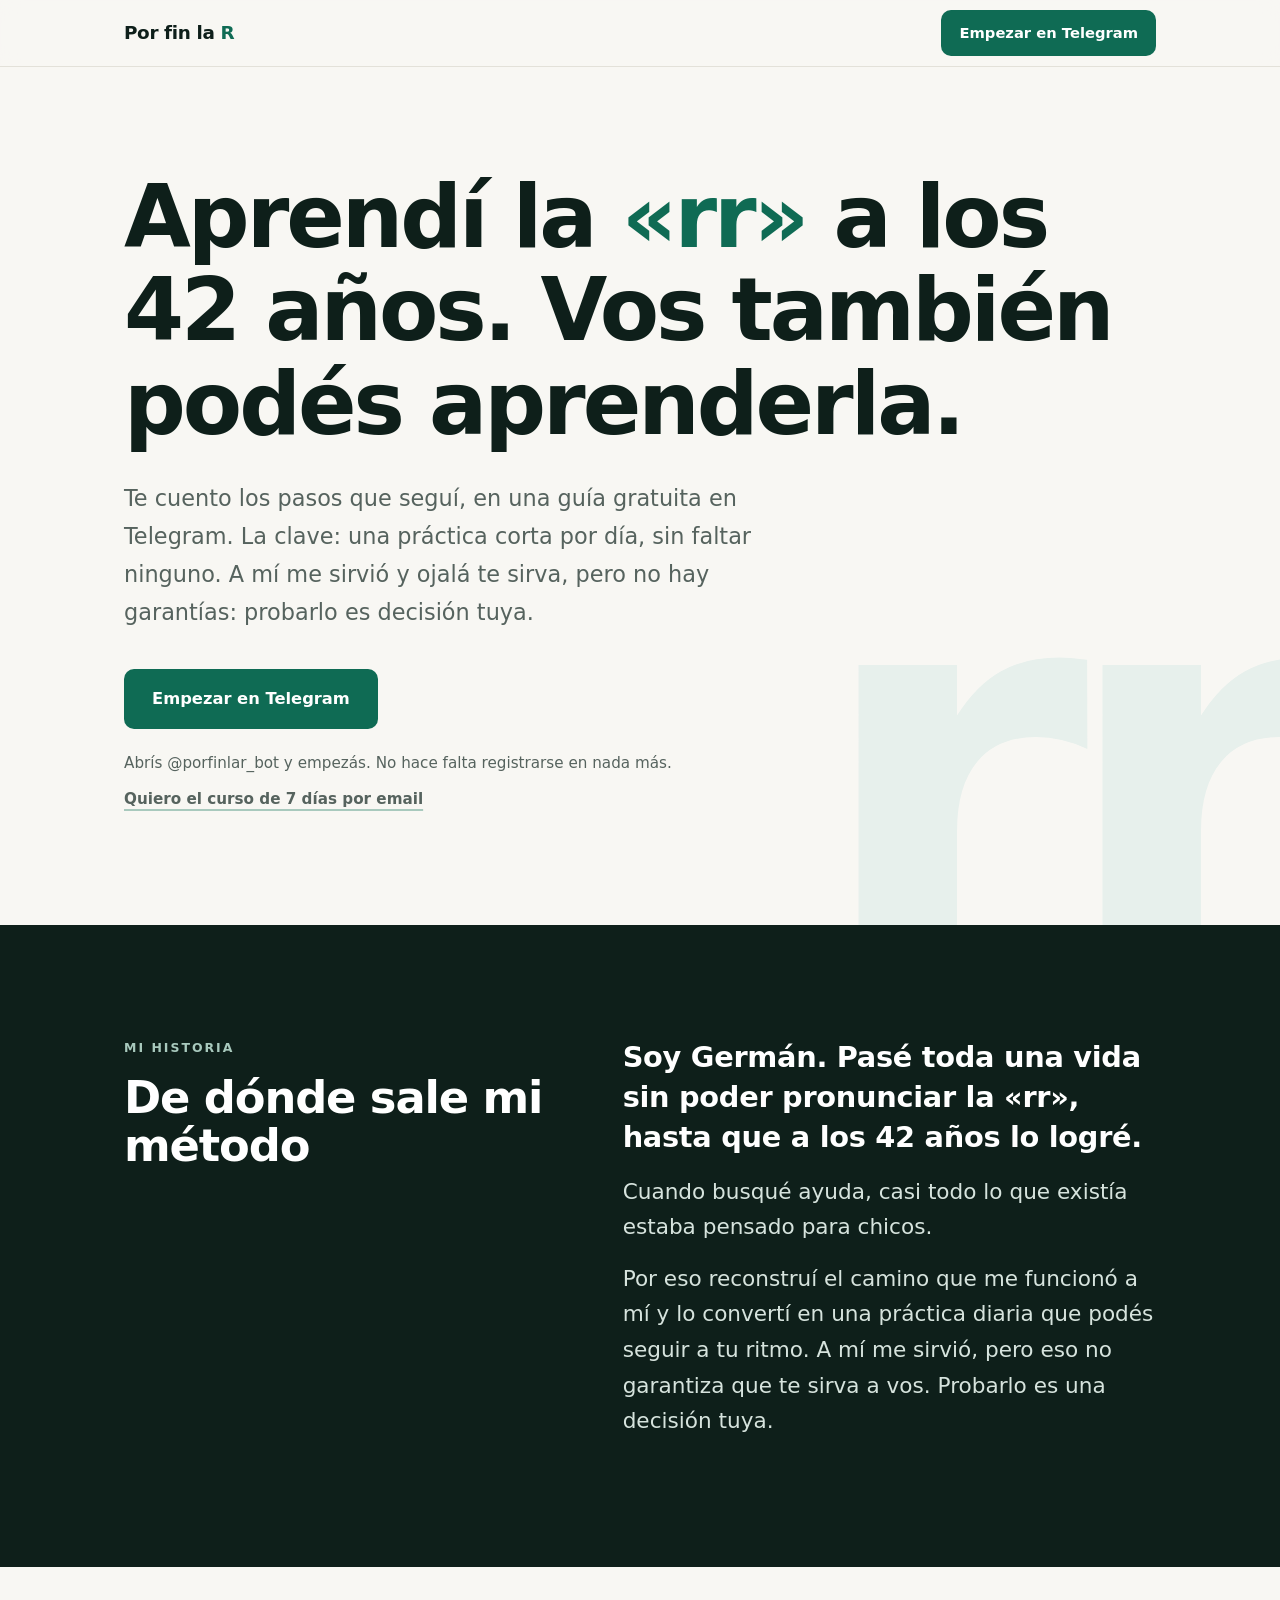
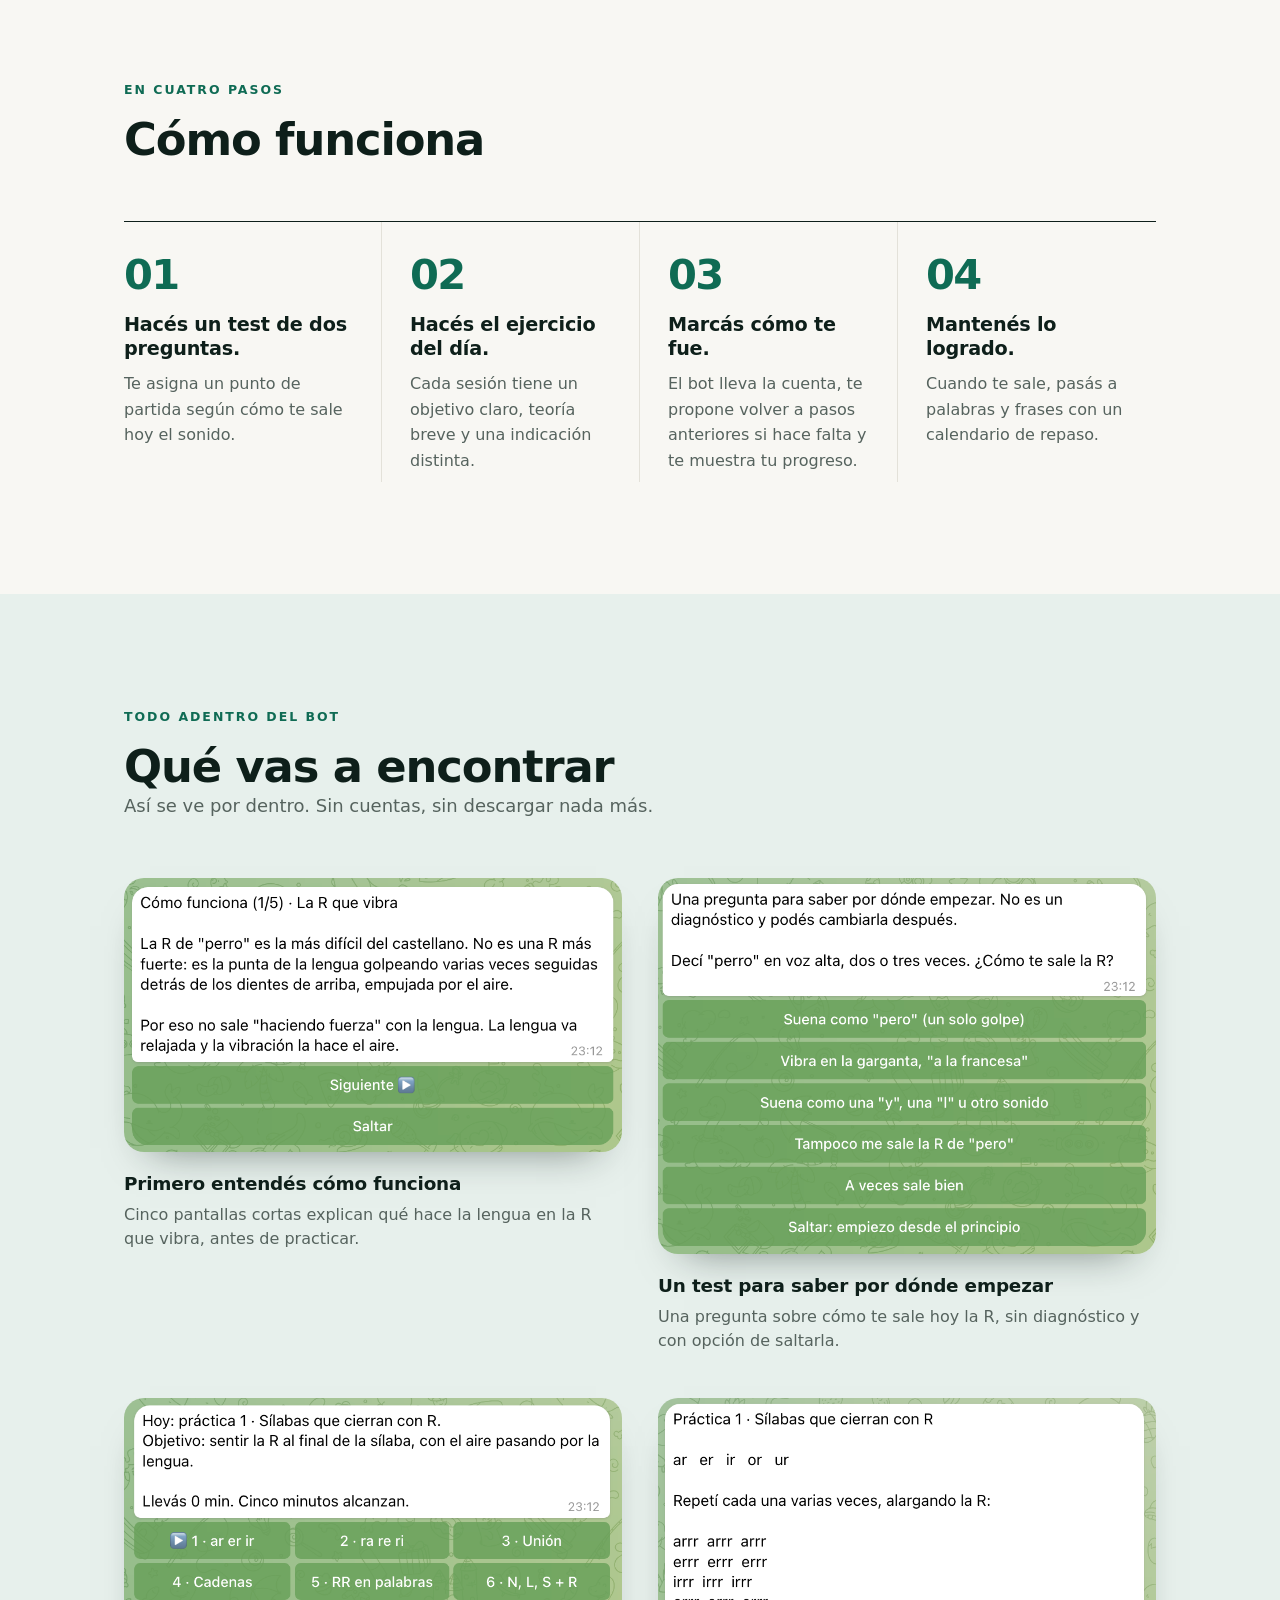
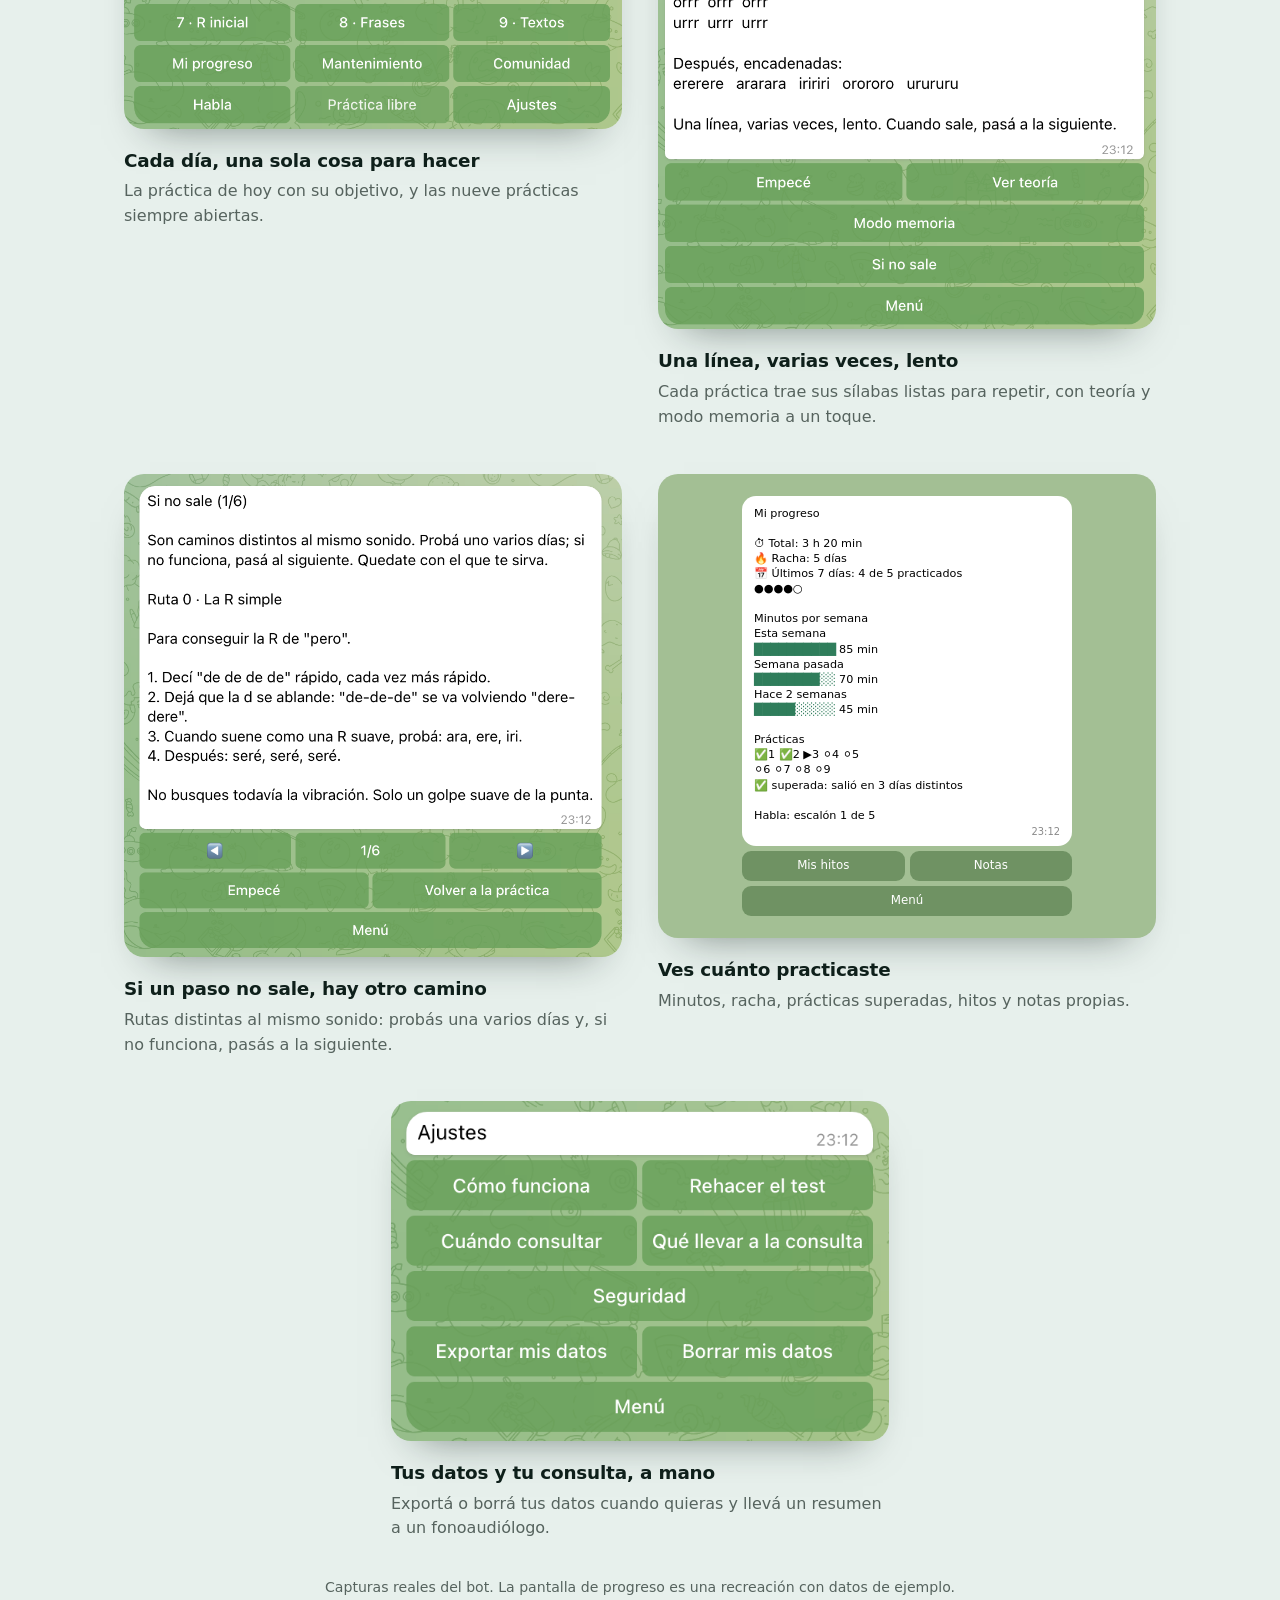
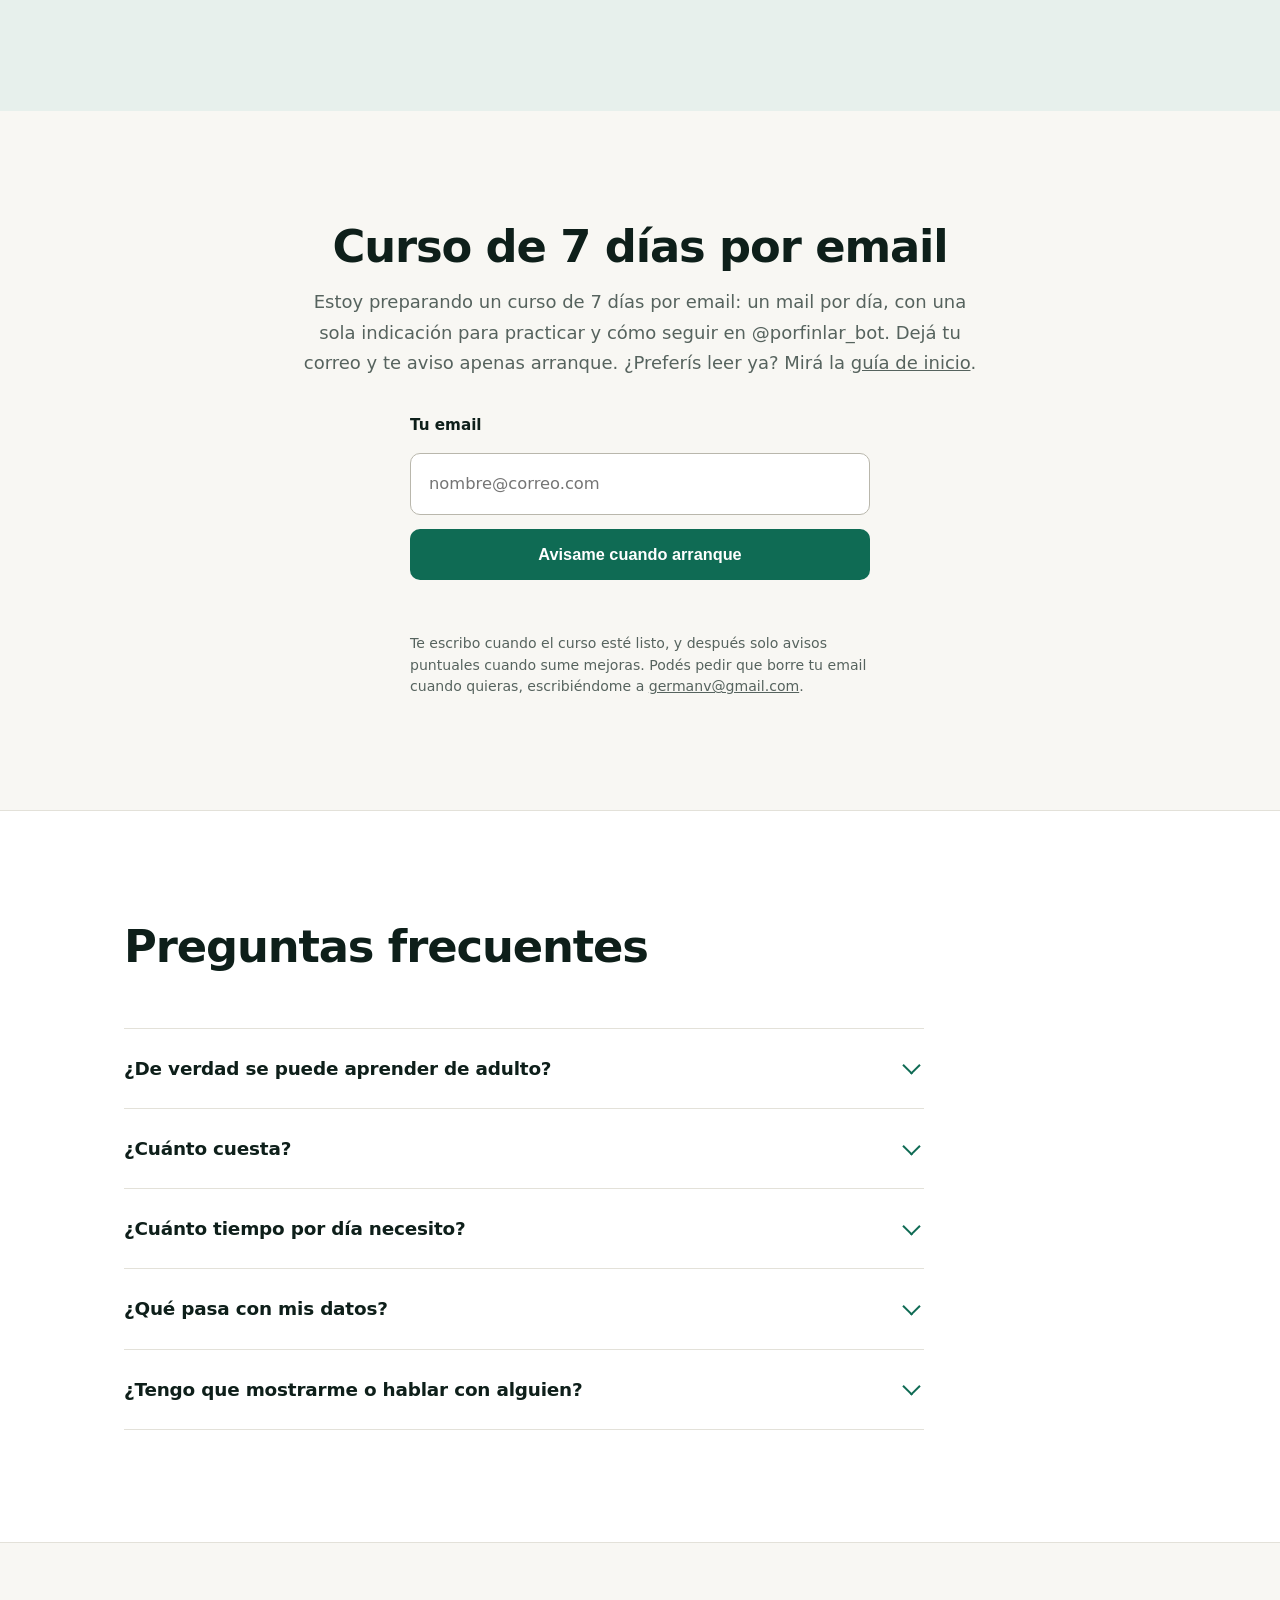
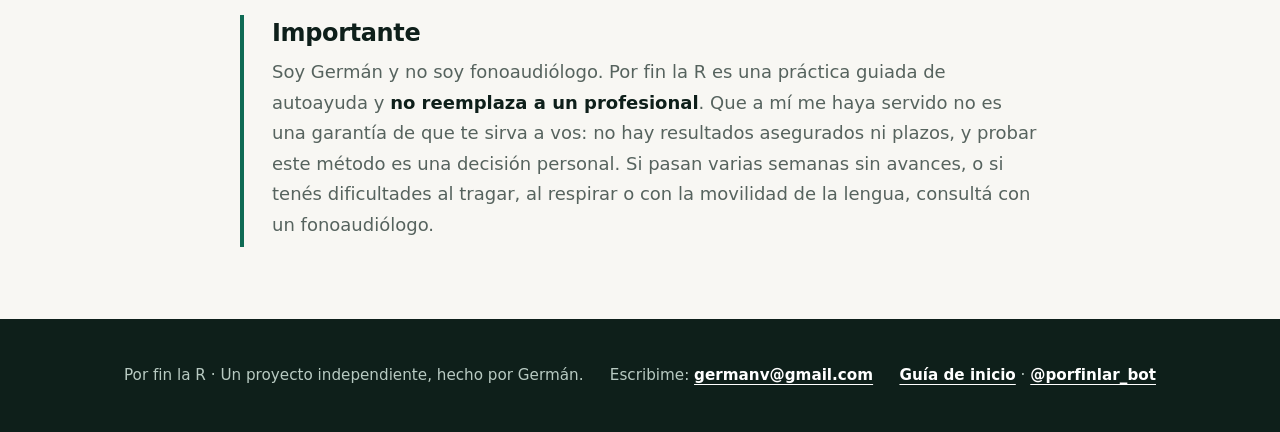
==== site/index.html @ b6397706 "Landing: nombre del autor, guía de inicio, email de contacto y lista de espera del curso - Guía de i" ====
<!doctype html>
<html lang="es">
<head>
<meta charset="utf-8">
<meta name="viewport" content="width=device-width, initial-scale=1">
<title>Por fin la R — Practicá la R múltiple, a cualquier edad</title>
<meta name="description" content="Un método paso a paso para adultos que no pueden pronunciar la R múltiple (rr). Práctica diaria guiada en Telegram, gratis.">
<meta property="og:title" content="Por fin la R — Practicá la R múltiple, a cualquier edad">
<meta property="og:description" content="Práctica diaria guiada para adultos que no pueden pronunciar la R múltiple. Gratis, en Telegram.">
<meta property="og:type" content="website">
<meta name="theme-color" content="#0e1f1a">
<style>
:root{
  --bg:#f8f7f3; --paper:#ffffff; --ink:#0e1f1a; --muted:#56635e; --line:#e3e1d9;
  --accent:#0f6b54; --accent-d:#0b5441; --tint:#e7f0ec; --dark:#0e1f1a; --on-dark:#eef3f0; --soft:#a8c9bd;
  --font:system-ui,-apple-system,"Segoe UI",Roboto,"Helvetica Neue",sans-serif;
}
*{box-sizing:border-box}
html{scroll-behavior:smooth}
body{margin:0;background:var(--bg);color:var(--ink);font:18px/1.7 var(--font);-webkit-font-smoothing:antialiased}
.wrap{max-width:1080px;margin:0 auto;padding:0 24px}
a{color:inherit}
h1,h2,h3{margin:0;font-weight:700;letter-spacing:-.025em;line-height:1.08}
h2{font-size:clamp(1.9rem,4.2vw,2.8rem);margin-bottom:20px}
.label{display:block;font-size:.78rem;font-weight:700;letter-spacing:.16em;text-transform:uppercase;color:var(--accent);margin-bottom:16px}
p{margin:0 0 16px}

.btn{display:inline-block;background:var(--accent);color:#fff;padding:16px 28px;border-radius:10px;font-weight:600;
  font-size:1.02rem;text-decoration:none;border:0;cursor:pointer;transition:background .15s}
.btn:hover{background:var(--accent-d)}
.btn.sm{padding:10px 18px;font-size:.92rem}
a:focus-visible,button:focus-visible,input:focus-visible,summary:focus-visible{outline:3px solid var(--accent);outline-offset:3px}

/* Nav */
header{position:sticky;top:0;z-index:10;background:rgba(248,247,243,.9);backdrop-filter:blur(10px);border-bottom:1px solid var(--line)}
.nav{display:flex;justify-content:space-between;align-items:center;height:66px}
.brand{font-weight:800;font-size:1.15rem;text-decoration:none;letter-spacing:-.02em}
.brand b{color:var(--accent)}

/* Hero */
.hero{position:relative;overflow:hidden;padding:104px 0 112px}
.hero::after{content:"rr";position:absolute;right:-1.5%;bottom:-.24em;font-size:clamp(18rem,44vw,36rem);font-weight:800;
  letter-spacing:-.06em;line-height:1;color:var(--tint);pointer-events:none;user-select:none;z-index:0}
.hero .wrap{position:relative;z-index:1}
h1{font-size:clamp(2.7rem,7.2vw,5.4rem);max-width:13em;margin-bottom:28px;letter-spacing:-.035em}
h1 em{font-style:normal;color:var(--accent)}
.lead{font-size:clamp(1.15rem,2.2vw,1.4rem);color:var(--muted);max-width:30em;margin-bottom:38px}
.cta{display:flex;flex-wrap:wrap;gap:18px 28px;align-items:center}
.alt{font-weight:600;text-underline-offset:5px;text-decoration-thickness:2px;text-decoration-color:var(--soft)}
.alt:hover{text-decoration-color:var(--accent)}
.micro{margin:22px 0 0;font-size:.95rem;color:var(--muted)}

/* Historia (bloque oscuro) */
.story{background:var(--dark);color:var(--on-dark);padding:112px 0}
.story .label{color:var(--soft)}
.story-grid{display:grid;gap:40px}
@media(min-width:880px){.story-grid{grid-template-columns:1fr 1.25fr;gap:72px}}
.story h2{color:#fff;margin:0}
.story p{font-size:clamp(1.15rem,2.2vw,1.35rem);line-height:1.65;color:#d6e3dd}
.story p:first-child{color:#fff;font-size:clamp(1.3rem,2.8vw,1.8rem);line-height:1.4;font-weight:600;letter-spacing:-.01em}

/* Bloques */
.block{padding:112px 0}
.head{max-width:640px;margin-bottom:56px}
.head h2{margin:0}

/* Pasos */
.steps{display:grid;gap:0;padding:0;margin:0;list-style:none;counter-reset:s;border-top:1px solid var(--ink)}
@media(min-width:880px){.steps{grid-template-columns:repeat(4,1fr)}}
.steps li{counter-increment:s;padding:28px 28px 32px 0;border-bottom:1px solid var(--line)}
@media(min-width:880px){.steps li{border-bottom:0;border-right:1px solid var(--line);padding:32px 28px 8px 28px}
  .steps li:first-child{padding-left:0}.steps li:last-child{border-right:0}}
.steps li::before{content:counter(s,decimal-leading-zero);display:block;font-size:2.6rem;font-weight:800;letter-spacing:-.04em;
  color:var(--accent);margin-bottom:18px;line-height:1}
.steps strong{display:block;font-size:1.2rem;line-height:1.25;margin-bottom:10px;letter-spacing:-.01em}
.steps span{display:block;color:var(--muted);font-size:1rem;line-height:1.6}

/* Qué vas a encontrar */
.find{background:var(--tint)}
.find-grid{display:grid;gap:40px}
@media(min-width:880px){.find-grid{grid-template-columns:1fr 1.2fr;gap:72px;align-items:start}}
.find .head{margin:0}
.checks{list-style:none;margin:0;padding:0;display:grid;gap:0}
.checks li{display:flex;gap:18px;padding:22px 0;border-top:1px solid rgba(14,31,26,.18);font-size:1.12rem;font-weight:500;line-height:1.5}
.checks li:last-child{border-bottom:1px solid rgba(14,31,26,.18)}
.checks svg{flex:none;width:26px;height:26px;margin-top:1px;stroke:var(--accent);fill:none;stroke-width:2.4;stroke-linecap:round;stroke-linejoin:round}

/* Capturas del bot */
.shots{display:grid;gap:44px 36px;margin-top:56px;align-items:start}
@media(min-width:760px){.shots{grid-template-columns:1fr 1fr}}
.shot{margin:0}
@media(min-width:760px){.shot:last-child:nth-child(odd){grid-column:1/-1;justify-self:center;width:calc(50% - 18px)}}
.shotimg{display:block;width:100%;height:auto;border-radius:20px;box-shadow:0 22px 40px -26px rgba(14,31,26,.55)}
.mockbg{background:#a3bf94;border-radius:20px;padding:22px 18px;display:flex;justify-content:center;box-shadow:0 22px 40px -26px rgba(14,31,26,.55)}
.tgmock{width:100%;max-width:330px;font-size:.7rem;line-height:1.35;color:#000}
.tgmock .bb{color:#2f7d5b;letter-spacing:-.04em}
.tgbubble{background:#fff;border-radius:14px;padding:10px 12px 8px;white-space:pre-line;margin-bottom:5px;position:relative}
.tgtime{display:block;text-align:right;color:#8a8a8a;font-size:.62rem;margin-top:2px}
.tgrow{display:flex;gap:5px;margin-top:5px}
.tgrow span{flex:1;text-align:center;background:rgba(80,120,70,.62);color:#fff;border-radius:9px;padding:7px 4px;font-size:.74rem}
.shot figcaption{margin-top:18px;color:var(--muted);font-size:1rem;line-height:1.55}
.shot figcaption strong{display:block;color:var(--ink);font-size:1.15rem;margin-bottom:4px;letter-spacing:-.01em}
.shots-note{margin:36px 0 0;text-align:center}

/* Email */
.mail{text-align:center;max-width:680px;margin:0 auto}
.mail h2{margin-bottom:16px}
.mail p.sub{color:var(--muted)}
form{display:grid;gap:14px;margin:34px auto 0;max-width:460px;text-align:left}
label{font-weight:600;font-size:.95rem}
input[type=email]{width:100%;padding:16px 18px;border-radius:10px;border:1.5px solid #b9b7ac;background:#fff;color:var(--ink);font:inherit;font-size:1.02rem}
input[type=email]:focus{border-color:var(--accent)}
.hp{position:absolute;left:-9999px;height:0;overflow:hidden}
.small{font-size:.88rem;color:var(--muted);line-height:1.55}
#msg{min-height:1.4em;font-weight:600;color:var(--accent)}
form .btn{width:100%;text-align:center}

/* FAQ */
.faq-wrap{background:var(--paper);border-block:1px solid var(--line)}
.faq{max-width:800px}
details{border-top:1px solid var(--line)}
details:last-of-type{border-bottom:1px solid var(--line)}
summary{cursor:pointer;font-weight:600;font-size:1.15rem;padding:24px 48px 24px 0;list-style:none;position:relative;letter-spacing:-.01em}
summary::-webkit-details-marker{display:none}
summary::after{content:"";position:absolute;right:6px;top:50%;width:11px;height:11px;border-right:2.5px solid var(--accent);
  border-bottom:2.5px solid var(--accent);transform:translateY(-70%) rotate(45deg);transition:transform .2s}
details[open] summary::after{transform:translateY(-30%) rotate(-135deg)}
details p{margin:0;padding:0 48px 26px 0;color:var(--muted)}

/* Importante */
.important{padding:72px 0}
.note{max-width:800px;margin:0 auto;border-left:4px solid var(--accent);padding:6px 0 6px 28px}
.note h2{font-size:1.5rem;margin-bottom:10px;letter-spacing:-.015em}
.note p{margin:0;color:var(--muted)}
.note strong{color:var(--ink)}

/* Footer */
footer{background:var(--dark);color:#b8cac2;padding:44px 0;font-size:.95rem}
footer .wrap{display:flex;flex-wrap:wrap;justify-content:space-between;gap:10px 24px}
footer p{margin:0}
footer a{color:#fff;font-weight:600;text-underline-offset:4px}

@media(max-width:640px){
  body{font-size:17px}
  .hero{padding:64px 0 72px}
  .hero::after{font-size:15rem;right:-8%}
  .story,.block{padding:76px 0}
  .head{margin-bottom:36px}
  .brand{font-size:1.05rem}
  .btn.sm{padding:9px 14px;font-size:.84rem}
  .cta .btn{width:100%;text-align:center}
}
@media(prefers-reduced-motion:reduce){html{scroll-behavior:auto}.btn,summary::after{transition:none}}
</style>
</head>
<body>

<header>
  <div class="wrap nav">
    <a class="brand" href="#">Por fin la <b>R</b></a>
    <a class="btn sm" href="https://t.me/porfinlar_bot">Empezar en Telegram</a>
  </div>
</header>

<main>

<section class="hero">
  <div class="wrap">
    <h1>Aprendí la <em>«rr»</em> a los 42 años. Vos también podés aprenderla.</h1>
    <p class="lead">Te cuento los pasos que seguí, en una guía gratuita en Telegram. La clave: una práctica corta por día, sin faltar ninguno. A mí me sirvió y ojalá te sirva, pero no hay garantías: probarlo es decisión tuya.</p>
    <div class="cta">
      <a class="btn" href="https://t.me/porfinlar_bot">Empezar en Telegram</a>
    </div>
    <p class="micro">Abrís @porfinlar_bot y empezás. No hace falta registrarse en nada más.</p>
    <p class="micro" style="margin-top:10px"><a class="alt" href="#guia">Quiero el curso de 7 días por email</a></p>
  </div>
</section>

<section class="story">
  <div class="wrap story-grid">
    <div>
      <span class="label">Mi historia</span>
      <h2>De dónde sale mi método</h2>
    </div>
    <div>
      <p>Soy Germán. Pasé toda una vida sin poder pronunciar la «rr», hasta que a los 42 años lo logré.</p>
      <p>Cuando busqué ayuda, casi todo lo que existía estaba pensado para chicos.</p>
      <p>Por eso reconstruí el camino que me funcionó a mí y lo convertí en una práctica diaria que podés seguir a tu ritmo. A mí me sirvió, pero eso no garantiza que te sirva a vos. Probarlo es una decisión tuya.</p>
    </div>
  </div>
</section>

<section class="block">
  <div class="wrap">
    <div class="head">
      <span class="label">En cuatro pasos</span>
      <h2>Cómo funciona</h2>
    </div>
    <ol class="steps">
      <li><strong>Hacés un test de dos preguntas.</strong><span>Te asigna un punto de partida según cómo te sale hoy el sonido.</span></li>
      <li><strong>Hacés el ejercicio del día.</strong><span>Cada sesión tiene un objetivo claro, teoría breve y una indicación distinta.</span></li>
      <li><strong>Marcás cómo te fue.</strong><span>El bot lleva la cuenta, te propone volver a pasos anteriores si hace falta y te muestra tu progreso.</span></li>
      <li><strong>Mantenés lo logrado.</strong><span>Cuando te sale, pasás a palabras y frases con un calendario de repaso.</span></li>
    </ol>
  </div>
</section>

<section class="block find">
  <div class="wrap">
    <div class="head" style="margin-bottom:0">
      <span class="label">Todo adentro del bot</span>
      <h2>Qué vas a encontrar</h2>
      <p style="color:var(--muted);margin:0">Así se ve por dentro. Sin cuentas, sin descargar nada más.</p>
    </div>
  </div>
  <div class="wrap">
    <div class="shots">
      <figure class="shot">
        <img class="shotimg" src="img/como-funciona.png" alt="Pantalla del bot que explica cómo funciona la R que vibra, con botones Siguiente y Saltar" loading="lazy" width="900">
        <figcaption><strong>Primero entendés cómo funciona</strong>Cinco pantallas cortas explican qué hace la lengua en la R que vibra, antes de practicar.</figcaption>
      </figure>
      <figure class="shot">
        <img class="shotimg" src="img/test.png" alt="Pantalla del bot con la pregunta del test inicial y cinco botones de respuesta" loading="lazy" width="900">
        <figcaption><strong>Un test para saber por dónde empezar</strong>Una pregunta sobre cómo te sale hoy la R, sin diagnóstico y con opción de saltarla.</figcaption>
      </figure>
      <figure class="shot">
        <img class="shotimg" src="img/menu-hoy.png" alt="Menú del bot con la práctica de hoy, su objetivo y las nueve prácticas" loading="lazy" width="900">
        <figcaption><strong>Cada día, una sola cosa para hacer</strong>La práctica de hoy con su objetivo, y las nueve prácticas siempre abiertas.</figcaption>
      </figure>
      <figure class="shot">
        <img class="shotimg" src="img/practica.png" alt="Pantalla de la práctica 1 del bot con sílabas para repetir y botones Empecé, Ver teoría, Modo memoria y Si no sale" loading="lazy" width="900">
        <figcaption><strong>Una línea, varias veces, lento</strong>Cada práctica trae sus sílabas listas para repetir, con teoría y modo memoria a un toque.</figcaption>
      </figure>
      <figure class="shot">
        <img class="shotimg" src="img/si-no-sale.png" alt="Pantalla del bot con una ruta alternativa para conseguir el sonido, con pasos numerados y botones para pasar a la siguiente" loading="lazy" width="900">
        <figcaption><strong>Si un paso no sale, hay otro camino</strong>Rutas distintas al mismo sonido: probás una varios días y, si no funciona, pasás a la siguiente.</figcaption>
      </figure>
      <figure class="shot">
        <div class="mockbg"><div class="tgmock" role="img" aria-label="Recreación de la pantalla Mi progreso del bot, con datos de ejemplo: total de minutos, racha, minutos por semana y prácticas superadas">
          <div class="tgbubble">Mi progreso

⏱ Total: 3 h 20 min
🔥 Racha: 5 días
📅 Últimos 7 días: 4 de 5 practicados
●●●●○

Minutos por semana
Esta semana
<span class="bb">██████████</span>  85 min
Semana pasada
<span class="bb">████████░░</span>  70 min
Hace 2 semanas
<span class="bb">█████░░░░░</span>  45 min

Prácticas
✅1   ✅2   ▶️3   ⚪4   ⚪5
⚪6   ⚪7   ⚪8   ⚪9
✅ superada: salió en 3 días distintos

Habla: escalón 1 de 5<span class="tgtime">23:12</span></div>
          <div class="tgrow"><span>Mis hitos</span><span>Notas</span></div>
          <div class="tgrow"><span>Menú</span></div>
        </div></div>
        <figcaption><strong>Ves cuánto practicaste</strong>Minutos, racha, prácticas superadas, hitos y notas propias.</figcaption>
      </figure>
      <figure class="shot">
        <img class="shotimg" src="img/ajustes.png" alt="Pantalla de ajustes del bot con opciones para exportar o borrar datos y llevar un resumen a la consulta" loading="lazy" width="900">
        <figcaption><strong>Tus datos y tu consulta, a mano</strong>Exportá o borrá tus datos cuando quieras y llevá un resumen a un fonoaudiólogo.</figcaption>
      </figure>
    </div>
    <p class="small shots-note">Capturas reales del bot. La pantalla de progreso es una recreación con datos de ejemplo.</p>
  </div>
</section>

<section class="block" id="guia">
  <div class="wrap">
    <div class="mail">
      <h2>Curso de 7 días por email</h2>
      <p class="sub">Estoy preparando un curso de 7 días por email: un mail por día, con una sola indicación para practicar y cómo seguir en @porfinlar_bot. Dejá tu correo y te aviso apenas arranque. ¿Preferís leer ya? Mirá la <a href="guia/">guía de inicio</a>.</p>
      <form id="f" novalidate>
        <label for="email">Tu email</label>
        <input id="email" name="email" type="email" autocomplete="email" placeholder="nombre@correo.com" required>
        <input class="hp" type="text" name="_gotcha" tabindex="-1" autocomplete="off" aria-hidden="true">
        <button class="btn" type="submit">Avisame cuando arranque</button>
        <div id="msg" role="status" aria-live="polite"></div>
        <p class="small" style="margin:0">Te escribo cuando el curso esté listo, y después solo avisos puntuales cuando sume mejoras. Podés pedir que borre tu email cuando quieras, escribiéndome a <a class="mail" data-u="germanv" data-d="gmail.com" href="#">germanv (arroba) gmail.com</a>.</p>
      </form>
    </div>
  </div>
</section>

<section class="block faq-wrap">
  <div class="wrap">
    <div class="head"><h2>Preguntas frecuentes</h2></div>
    <div class="faq">
      <details><summary>¿De verdad se puede aprender de adulto?</summary>
        <p>Es posible entrenar la articulación y el control motor en la adultez con práctica constante y adaptada, aunque cada persona tiene sus tiempos y no hay un plazo fijo. A mí me funcionó, pero no puedo asegurarte que a vos también: probarlo es una decisión personal.</p></details>
      <details><summary>¿Cuánto cuesta?</summary>
        <p>Es gratis. La práctica guiada en Telegram no tiene costo.</p></details>
      <details><summary>¿Cuánto tiempo por día necesito?</summary>
        <p>Está pensado para sesiones cortas diarias que podés hacer a tu ritmo, sin depender de agendas fijas.</p></details>
      <details><summary>¿Qué pasa con mis datos?</summary>
        <p>Podés exportar o borrar todos tus datos cuando quieras, y tu email se usa solo para lo que pediste.</p></details>
      <details><summary>¿Tengo que mostrarme o hablar con alguien?</summary>
        <p>No. Practicás a tu ritmo de forma guiada en el bot, sin exposiciones obligatorias.</p></details>
    </div>
  </div>
</section>

<section class="important" id="importante">
  <div class="wrap">
    <div class="note">
      <h2>Importante</h2>
      <p>Soy Germán y no soy fonoaudiólogo. Por fin la R es una práctica guiada de autoayuda y <strong>no reemplaza a un profesional</strong>. Que a mí me haya servido no es una garantía de que te sirva a vos: no hay resultados asegurados ni plazos, y probar este método es una decisión personal. Si pasan varias semanas sin avances, o si tenés dificultades al tragar, al respirar o con la movilidad de la lengua, consultá con un fonoaudiólogo.</p>
    </div>
  </div>
</section>

</main>

<footer>
  <div class="wrap">
    <p>Por fin la R · Un proyecto independiente, hecho por Germán.</p>
    <p>Escribime: <a class="mail" data-u="germanv" data-d="gmail.com" href="#">germanv (arroba) gmail.com</a></p>
    <p><a href="guia/">Guía de inicio</a> · <a href="https://t.me/porfinlar_bot">@porfinlar_bot</a></p>
  </div>
</footer>

<script>
// Endpoint de Formspree que recibe los emails
const FORM_ENDPOINT = "https://formspree.io/f/mzerkovo";

// Muestra el email personal armándolo en el navegador, para que los robots que recorren páginas no lo junten.
document.querySelectorAll("a.mail").forEach((a) => {
  const addr = a.dataset.u + "@" + a.dataset.d;
  a.href = "mailto:" + addr;
  a.textContent = addr;
});

const f = document.getElementById("f");
const msg = document.getElementById("msg");
f.addEventListener("submit", async (e) => {
  e.preventDefault();
  const email = f.email.value.trim();
  if (!/^[^\s@]+@[^\s@]+\.[^\s@]+$/.test(email)) {
    msg.textContent = "Revisá el email, parece incompleto.";
    return;
  }
  if (f._gotcha.value) return; // trampa para bots
  if (!FORM_ENDPOINT) {
    msg.textContent = "El formulario todavía no está activado. Probá más tarde.";
    return;
  }
  msg.textContent = "Enviando…";
  try {
    const r = await fetch(FORM_ENDPOINT, {
      method: "POST",
      headers: { "Content-Type": "application/json", "Accept": "application/json" },
      body: JSON.stringify({ email, origen: "curso7-espera" })
    });
    if (!r.ok) throw new Error();
    f.reset();
    msg.innerHTML = '¡Listo! Anoté tu email y te aviso cuando arranque el curso. Mientras tanto, podés leer la <a href="guia/">guía de inicio</a>.';
  } catch {
    msg.textContent = "No pudimos guardarlo. Probá de nuevo en un rato.";
  }
});
</script>
</body>
</html>
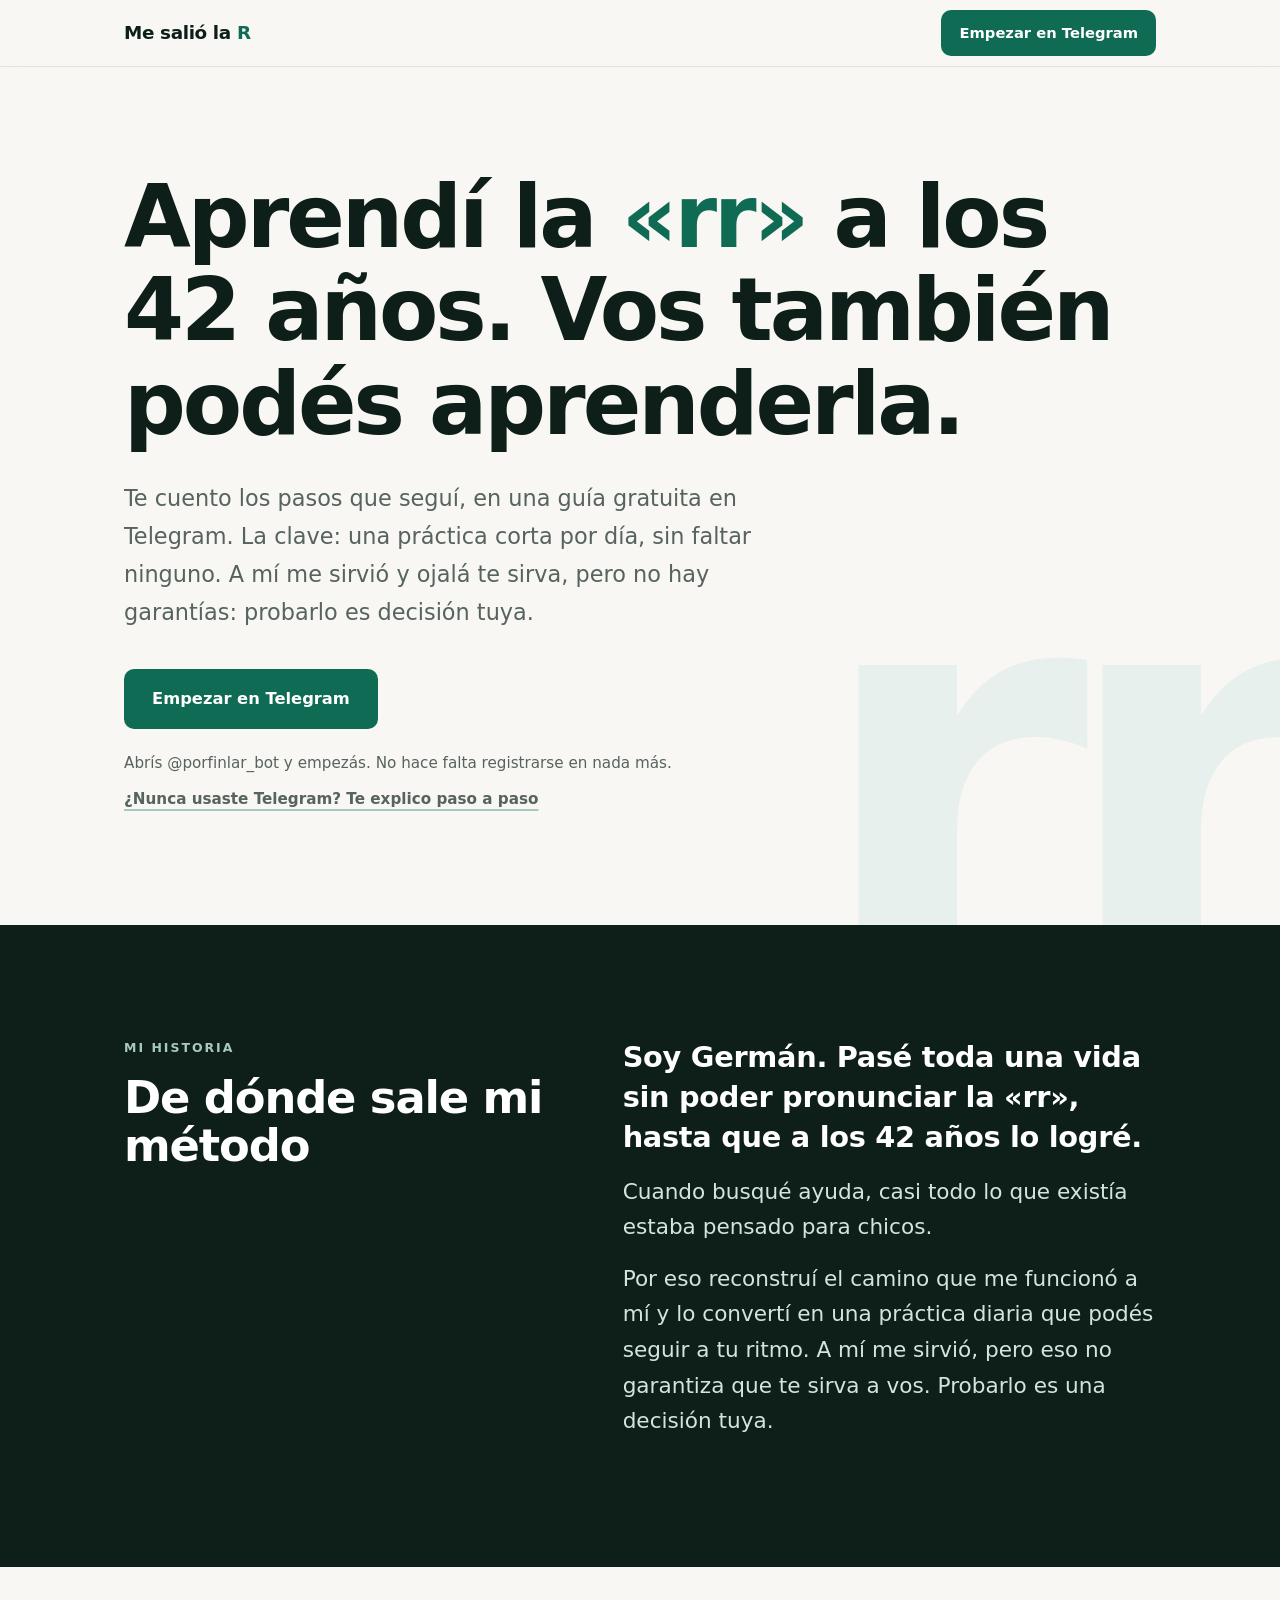
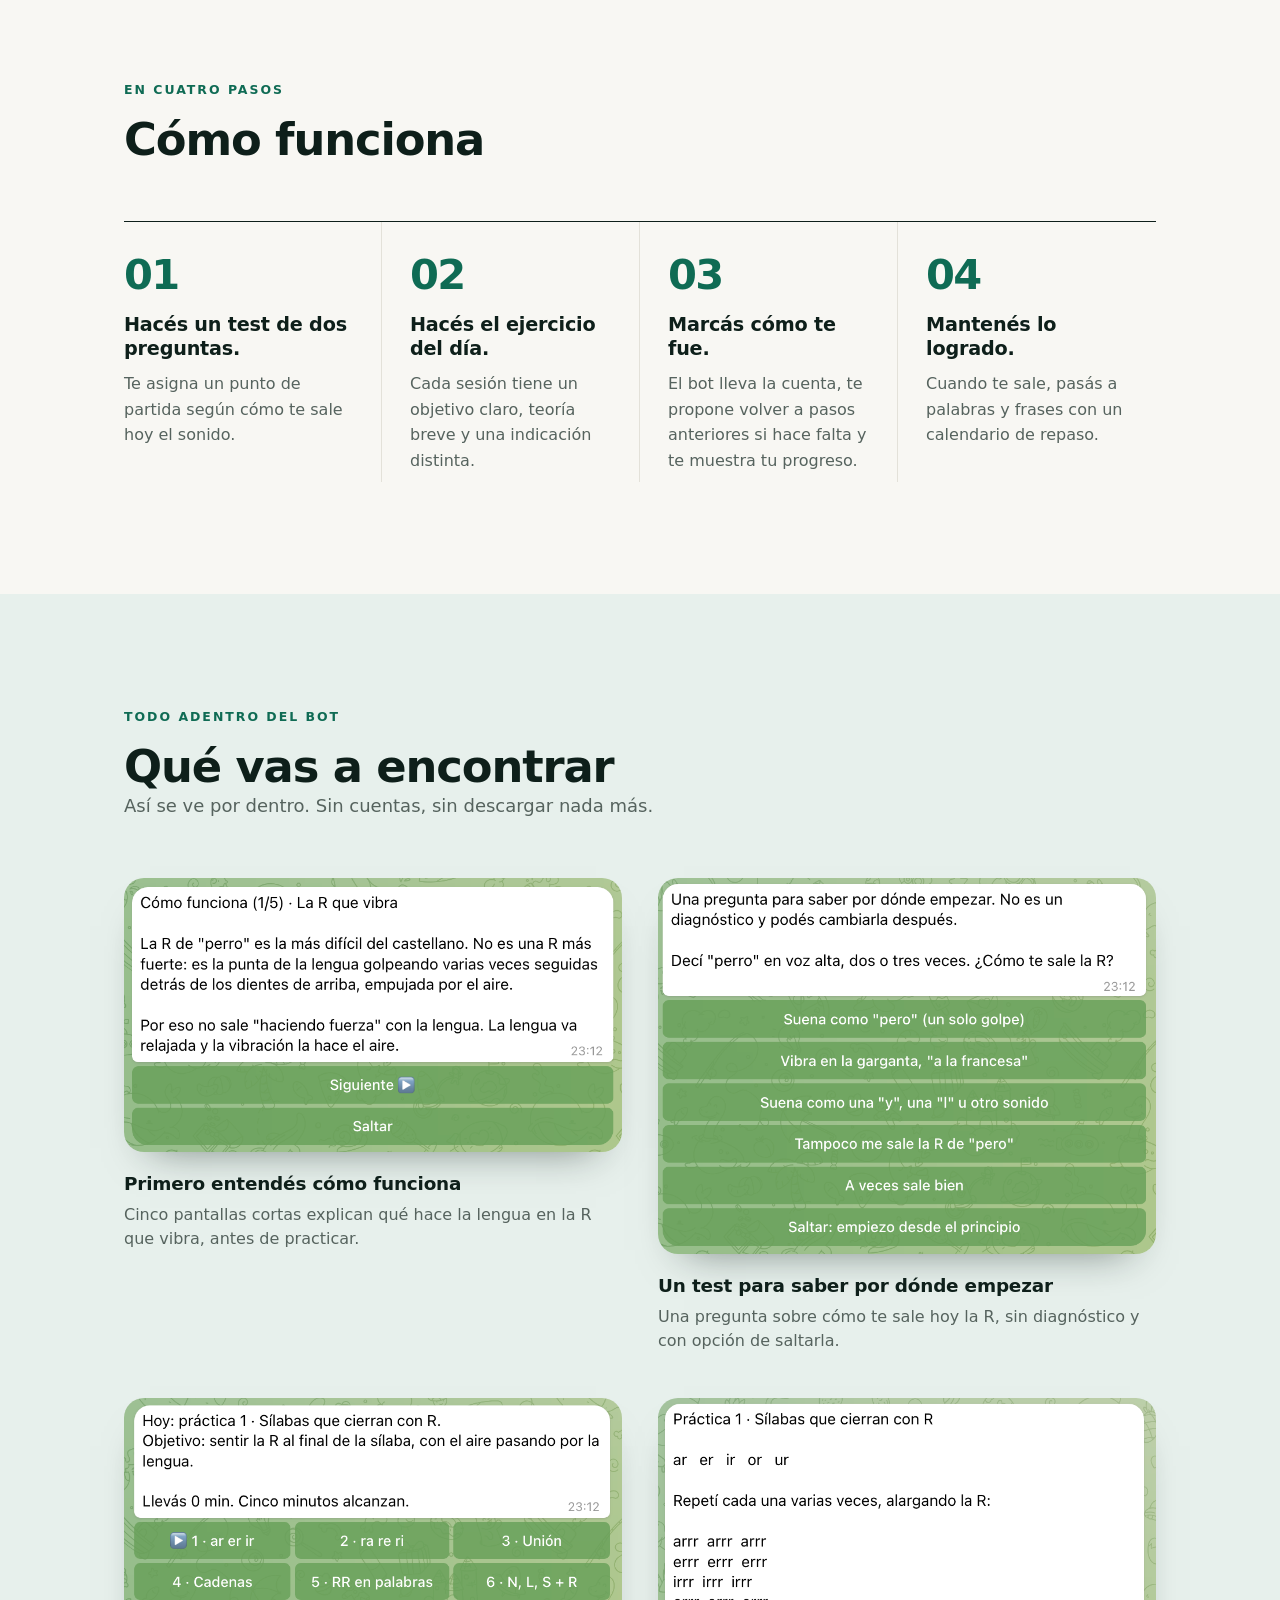
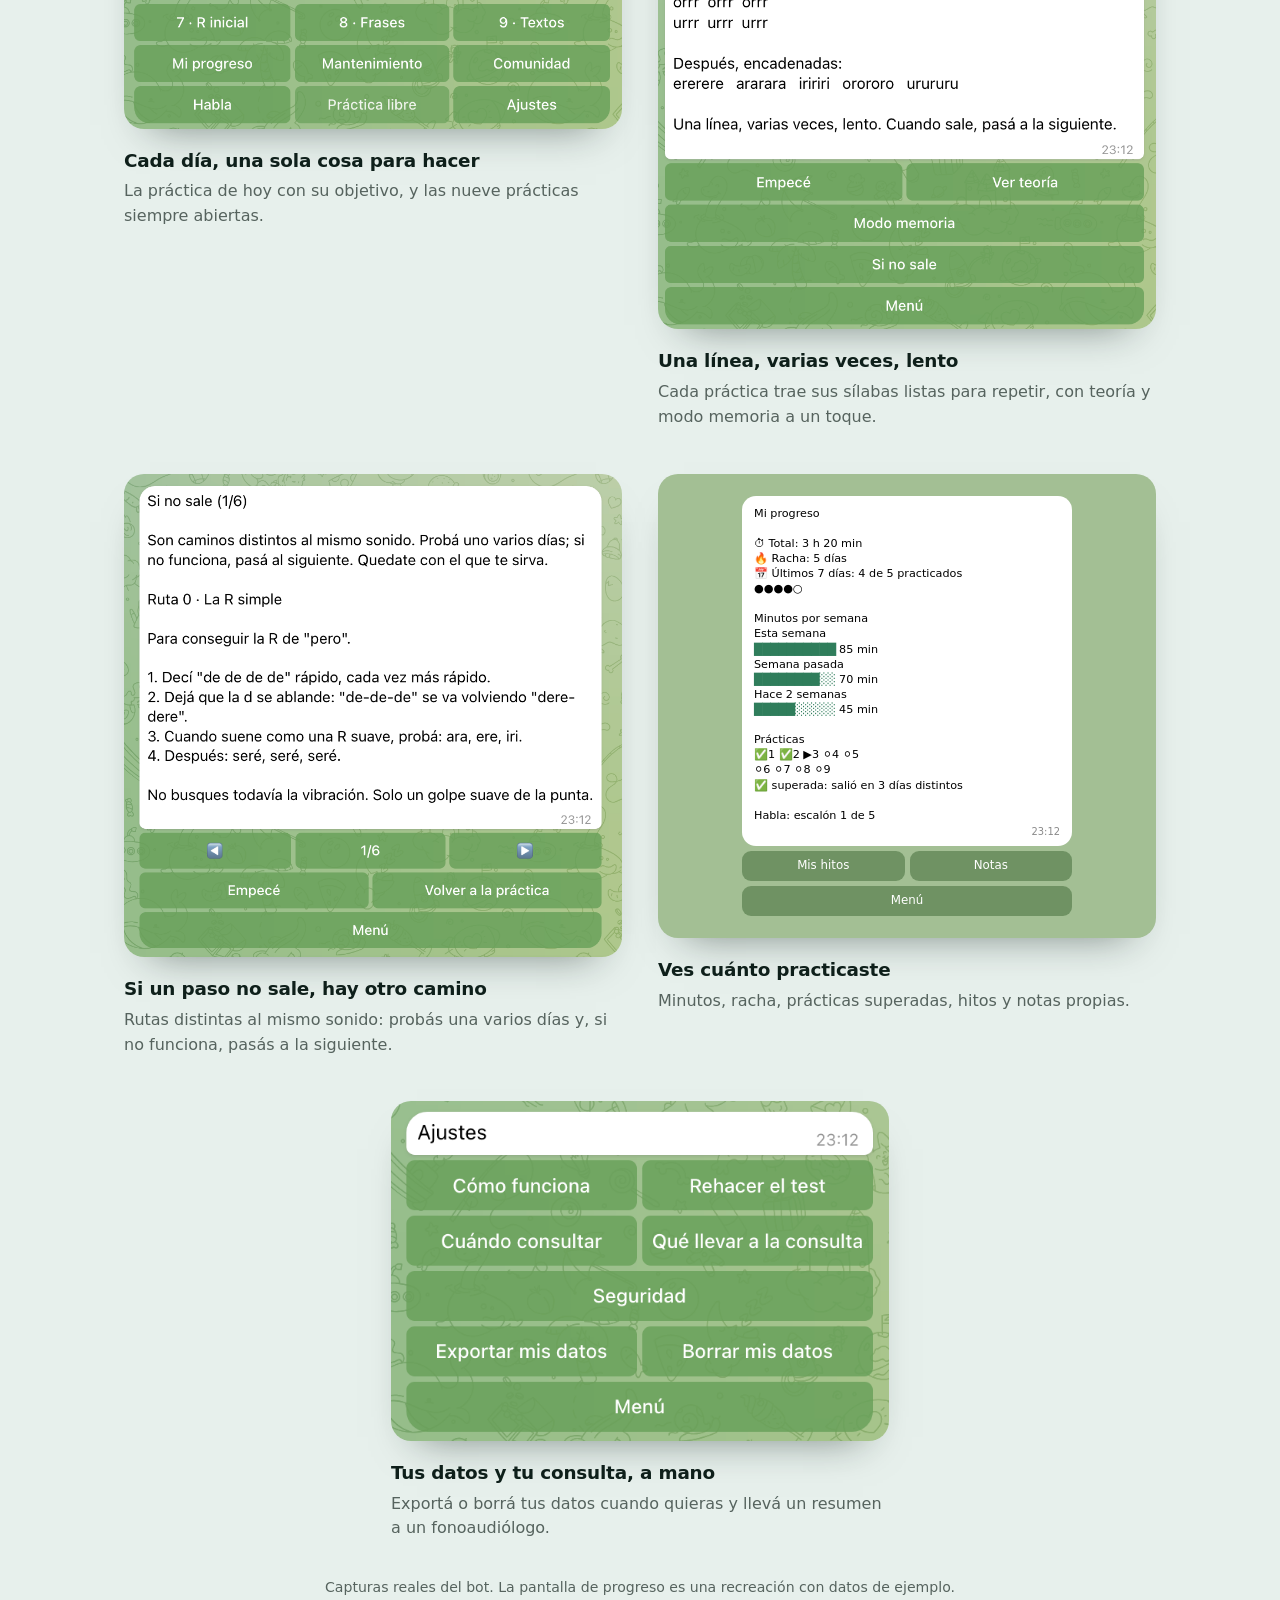
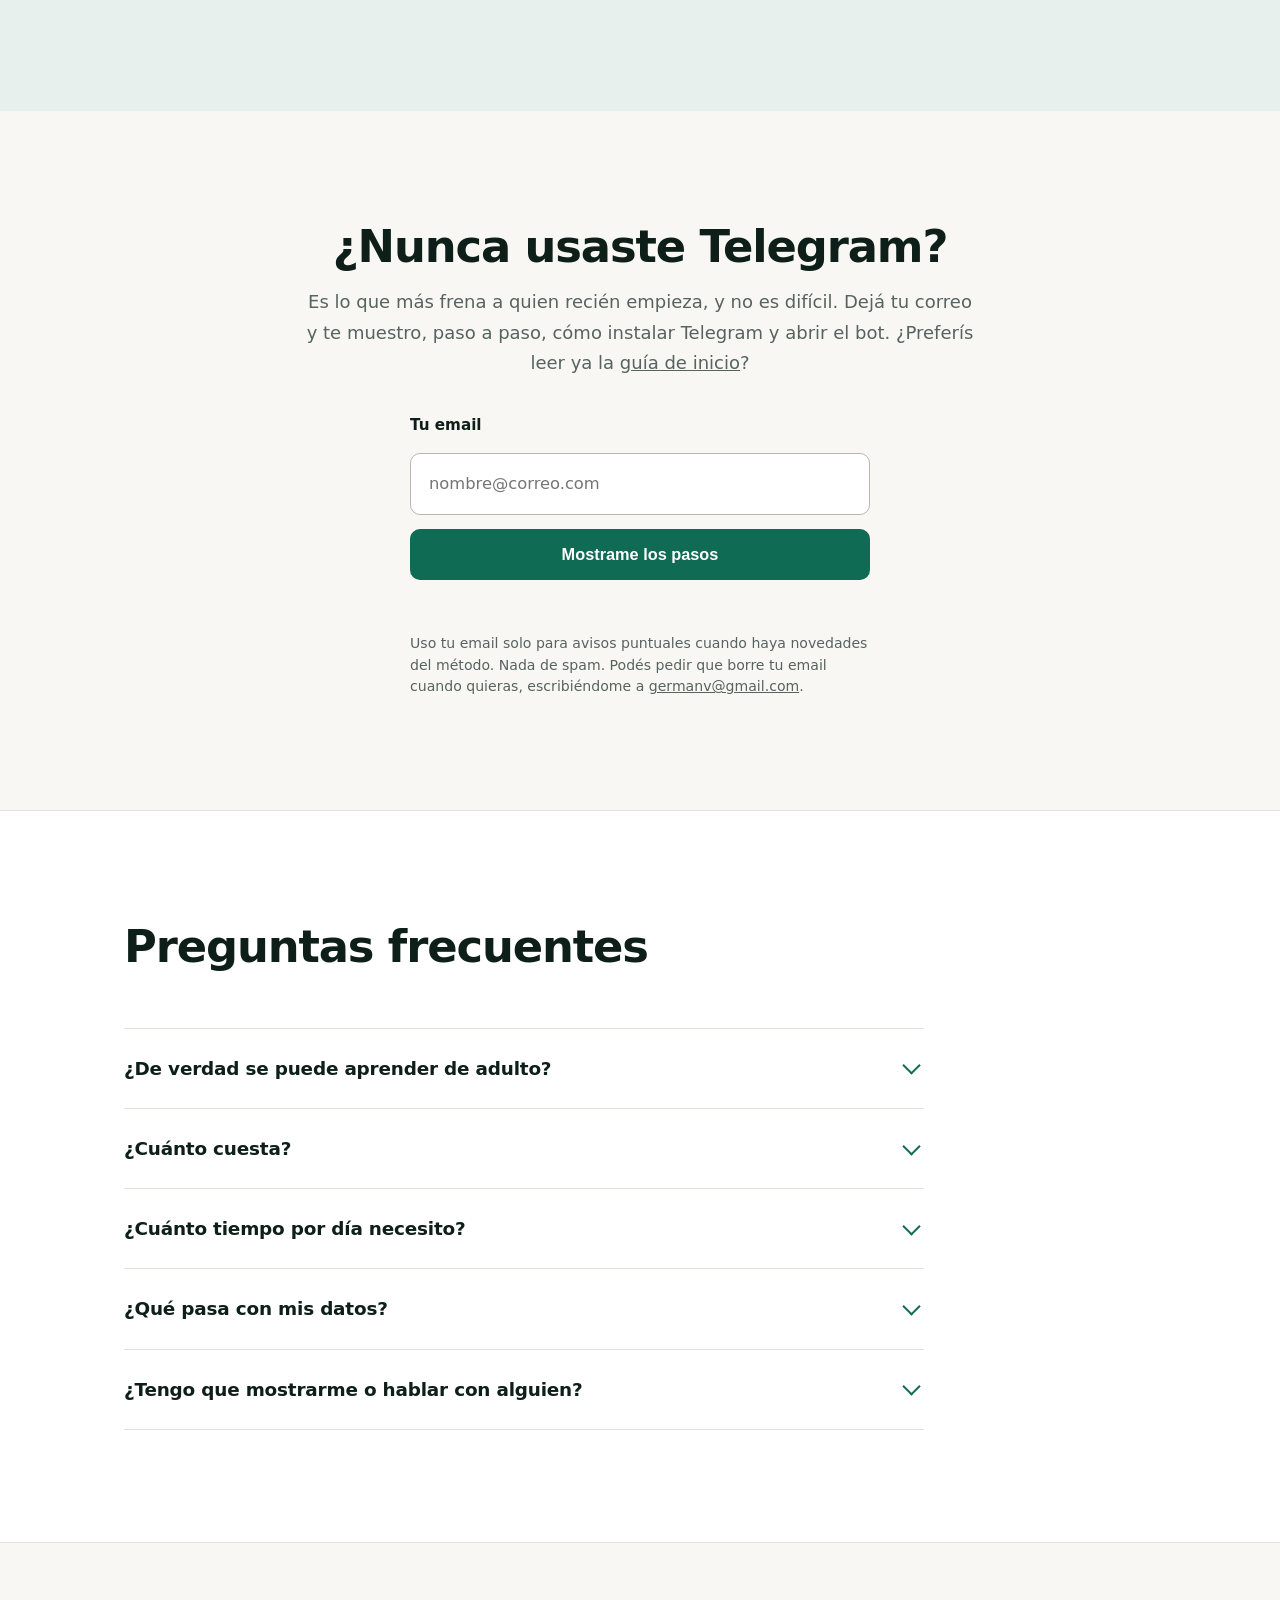
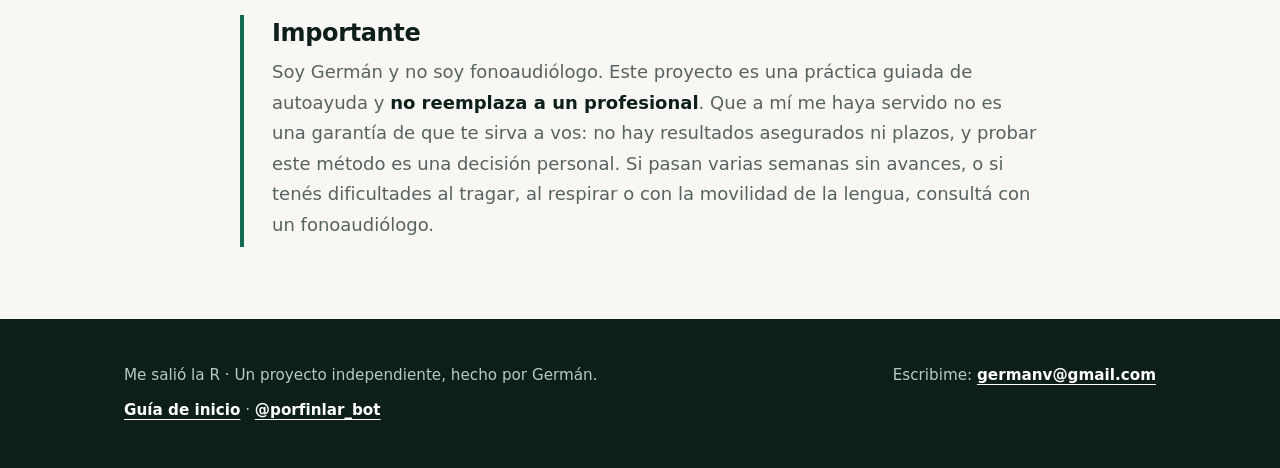
==== commit bc28323a: "Nuevo nombre: Me salió la R; pasos de Telegram, privacidad y script de Gmail Co-Authored-By: Claude " ====
--- a/site/index.html
+++ b/site/index.html
@@ -3,9 +3,9 @@
 <head>
 <meta charset="utf-8">
 <meta name="viewport" content="width=device-width, initial-scale=1">
-<title>Por fin la R — Practicá la R múltiple, a cualquier edad</title>
+<title>Me salió la R — Practicá la R múltiple, a cualquier edad</title>
 <meta name="description" content="Un método paso a paso para adultos que no pueden pronunciar la R múltiple (rr). Práctica diaria guiada en Telegram, gratis.">
-<meta property="og:title" content="Por fin la R — Practicá la R múltiple, a cualquier edad">
+<meta property="og:title" content="Me salió la R — Practicá la R múltiple, a cualquier edad">
 <meta property="og:description" content="Práctica diaria guiada para adultos que no pueden pronunciar la R múltiple. Gratis, en Telegram.">
 <meta property="og:type" content="website">
 <meta name="theme-color" content="#0e1f1a">
@@ -151,13 +151,15 @@
   .cta .btn{width:100%;text-align:center}
 }
 @media(prefers-reduced-motion:reduce){html{scroll-behavior:auto}.btn,summary::after{transition:none}}
+#msg .tgsteps{text-align:left;max-width:520px;margin:14px auto 0;padding-left:22px}
+#msg .tgsteps li{margin:0 0 8px}
 </style>
 </head>
 <body>
 
 <header>
   <div class="wrap nav">
-    <a class="brand" href="#">Por fin la <b>R</b></a>
+    <a class="brand" href="#">Me salió la <b>R</b></a>
     <a class="btn sm" href="https://t.me/porfinlar_bot">Empezar en Telegram</a>
   </div>
 </header>
@@ -172,7 +174,7 @@
       <a class="btn" href="https://t.me/porfinlar_bot">Empezar en Telegram</a>
     </div>
     <p class="micro">Abrís @porfinlar_bot y empezás. No hace falta registrarse en nada más.</p>
-    <p class="micro" style="margin-top:10px"><a class="alt" href="#guia">Quiero el curso de 7 días por email</a></p>
+    <p class="micro" style="margin-top:10px"><a class="alt" href="#guia">¿Nunca usaste Telegram? Te explico paso a paso</a></p>
   </div>
 </section>
 
@@ -275,15 +277,15 @@
 <section class="block" id="guia">
   <div class="wrap">
     <div class="mail">
-      <h2>Curso de 7 días por email</h2>
-      <p class="sub">Estoy preparando un curso de 7 días por email: un mail por día, con una sola indicación para practicar y cómo seguir en @porfinlar_bot. Dejá tu correo y te aviso apenas arranque. ¿Preferís leer ya? Mirá la <a href="guia/">guía de inicio</a>.</p>
+      <h2>¿Nunca usaste Telegram?</h2>
+      <p class="sub">Es lo que más frena a quien recién empieza, y no es difícil. Dejá tu correo y te muestro, paso a paso, cómo instalar Telegram y abrir el bot. ¿Preferís leer ya la <a href="guia/">guía de inicio</a>?</p>
       <form id="f" novalidate>
         <label for="email">Tu email</label>
         <input id="email" name="email" type="email" autocomplete="email" placeholder="nombre@correo.com" required>
         <input class="hp" type="text" name="_gotcha" tabindex="-1" autocomplete="off" aria-hidden="true">
-        <button class="btn" type="submit">Avisame cuando arranque</button>
+        <button class="btn" type="submit">Mostrame los pasos</button>
         <div id="msg" role="status" aria-live="polite"></div>
-        <p class="small" style="margin:0">Te escribo cuando el curso esté listo, y después solo avisos puntuales cuando sume mejoras. Podés pedir que borre tu email cuando quieras, escribiéndome a <a class="mail" data-u="germanv" data-d="gmail.com" href="#">germanv (arroba) gmail.com</a>.</p>
+        <p class="small" style="margin:0">Uso tu email solo para avisos puntuales cuando haya novedades del método. Nada de spam. Podés pedir que borre tu email cuando quieras, escribiéndome a <a class="mail" data-u="germanv" data-d="gmail.com" href="#">germanv (arroba) gmail.com</a>.</p>
       </form>
     </div>
   </div>
@@ -311,7 +313,7 @@
   <div class="wrap">
     <div class="note">
       <h2>Importante</h2>
-      <p>Soy Germán y no soy fonoaudiólogo. Por fin la R es una práctica guiada de autoayuda y <strong>no reemplaza a un profesional</strong>. Que a mí me haya servido no es una garantía de que te sirva a vos: no hay resultados asegurados ni plazos, y probar este método es una decisión personal. Si pasan varias semanas sin avances, o si tenés dificultades al tragar, al respirar o con la movilidad de la lengua, consultá con un fonoaudiólogo.</p>
+      <p>Soy Germán y no soy fonoaudiólogo. Este proyecto es una práctica guiada de autoayuda y <strong>no reemplaza a un profesional</strong>. Que a mí me haya servido no es una garantía de que te sirva a vos: no hay resultados asegurados ni plazos, y probar este método es una decisión personal. Si pasan varias semanas sin avances, o si tenés dificultades al tragar, al respirar o con la movilidad de la lengua, consultá con un fonoaudiólogo.</p>
     </div>
   </div>
 </section>
@@ -320,7 +322,7 @@
 
 <footer>
   <div class="wrap">
-    <p>Por fin la R · Un proyecto independiente, hecho por Germán.</p>
+    <p>Me salió la R · Un proyecto independiente, hecho por Germán.</p>
     <p>Escribime: <a class="mail" data-u="germanv" data-d="gmail.com" href="#">germanv (arroba) gmail.com</a></p>
     <p><a href="guia/">Guía de inicio</a> · <a href="https://t.me/porfinlar_bot">@porfinlar_bot</a></p>
   </div>
@@ -329,6 +331,9 @@
 <script>
 // Endpoint de Formspree que recibe los emails
 const FORM_ENDPOINT = "https://formspree.io/f/mzerkovo";
+// URL de la aplicación web de Google Apps Script (ver apps-script/LEEME.md).
+// Si está completa, el email se guarda ahí y se manda el mail desde Gmail; si está vacía, se usa Formspree.
+const MAIL_ENDPOINT = "";
 
 // Muestra el email personal armándolo en el navegador, para que los robots que recorren páginas no lo junten.
 document.querySelectorAll("a.mail").forEach((a) => {
@@ -353,14 +358,26 @@
   }
   msg.textContent = "Enviando…";
   try {
-    const r = await fetch(FORM_ENDPOINT, {
-      method: "POST",
-      headers: { "Content-Type": "application/json", "Accept": "application/json" },
-      body: JSON.stringify({ email, origen: "curso7-espera" })
-    });
-    if (!r.ok) throw new Error();
+    let ok;
+    if (MAIL_ENDPOINT) {
+      // text/plain evita la consulta previa (preflight) que Apps Script no responde.
+      const r = await fetch(MAIL_ENDPOINT, {
+        method: "POST",
+        headers: { "Content-Type": "text/plain;charset=utf-8" },
+        body: JSON.stringify({ email, origen: "pasos-telegram", _gotcha: f._gotcha.value })
+      });
+      ok = r.ok && (await r.json()).ok;
+    } else {
+      const r = await fetch(FORM_ENDPOINT, {
+        method: "POST",
+        headers: { "Content-Type": "application/json", "Accept": "application/json" },
+        body: JSON.stringify({ email, origen: "pasos-telegram" })
+      });
+      ok = r.ok;
+    }
+    if (!ok) throw new Error();
     f.reset();
-    msg.innerHTML = '¡Listo! Anoté tu email y te aviso cuando arranque el curso. Mientras tanto, podés leer la <a href="guia/">guía de inicio</a>.';
+    msg.innerHTML = '<strong>¡Gracias! Acá están los pasos' + (MAIL_ENDPOINT ? ' (también te los mandé por mail, mirá el spam si no aparece)' : '') + ':</strong><ol class="tgsteps"><li>Instalá <strong>Telegram</strong> desde la tienda de tu teléfono (App Store o Google Play) o desde <a href="https://telegram.org" rel="noopener">telegram.org</a>. Es gratis.</li><li>Creá tu cuenta con tu número de teléfono. Te llega un código por SMS.</li><li>Tocá <a href="https://t.me/porfinlar_bot">este enlace al bot</a> o buscá <strong>@porfinlar_bot</strong>.</li><li>Tocá <strong>Iniciar</strong> y respondé la primera pregunta. Ya está.</li></ol><p>Un consejo antes de seguir: <a href="guia/#privacidad">configurá tu privacidad en Telegram</a> para que desconocidos no puedan escribirte. Lleva dos minutos.</p>';
   } catch {
     msg.textContent = "No pudimos guardarlo. Probá de nuevo en un rato.";
   }
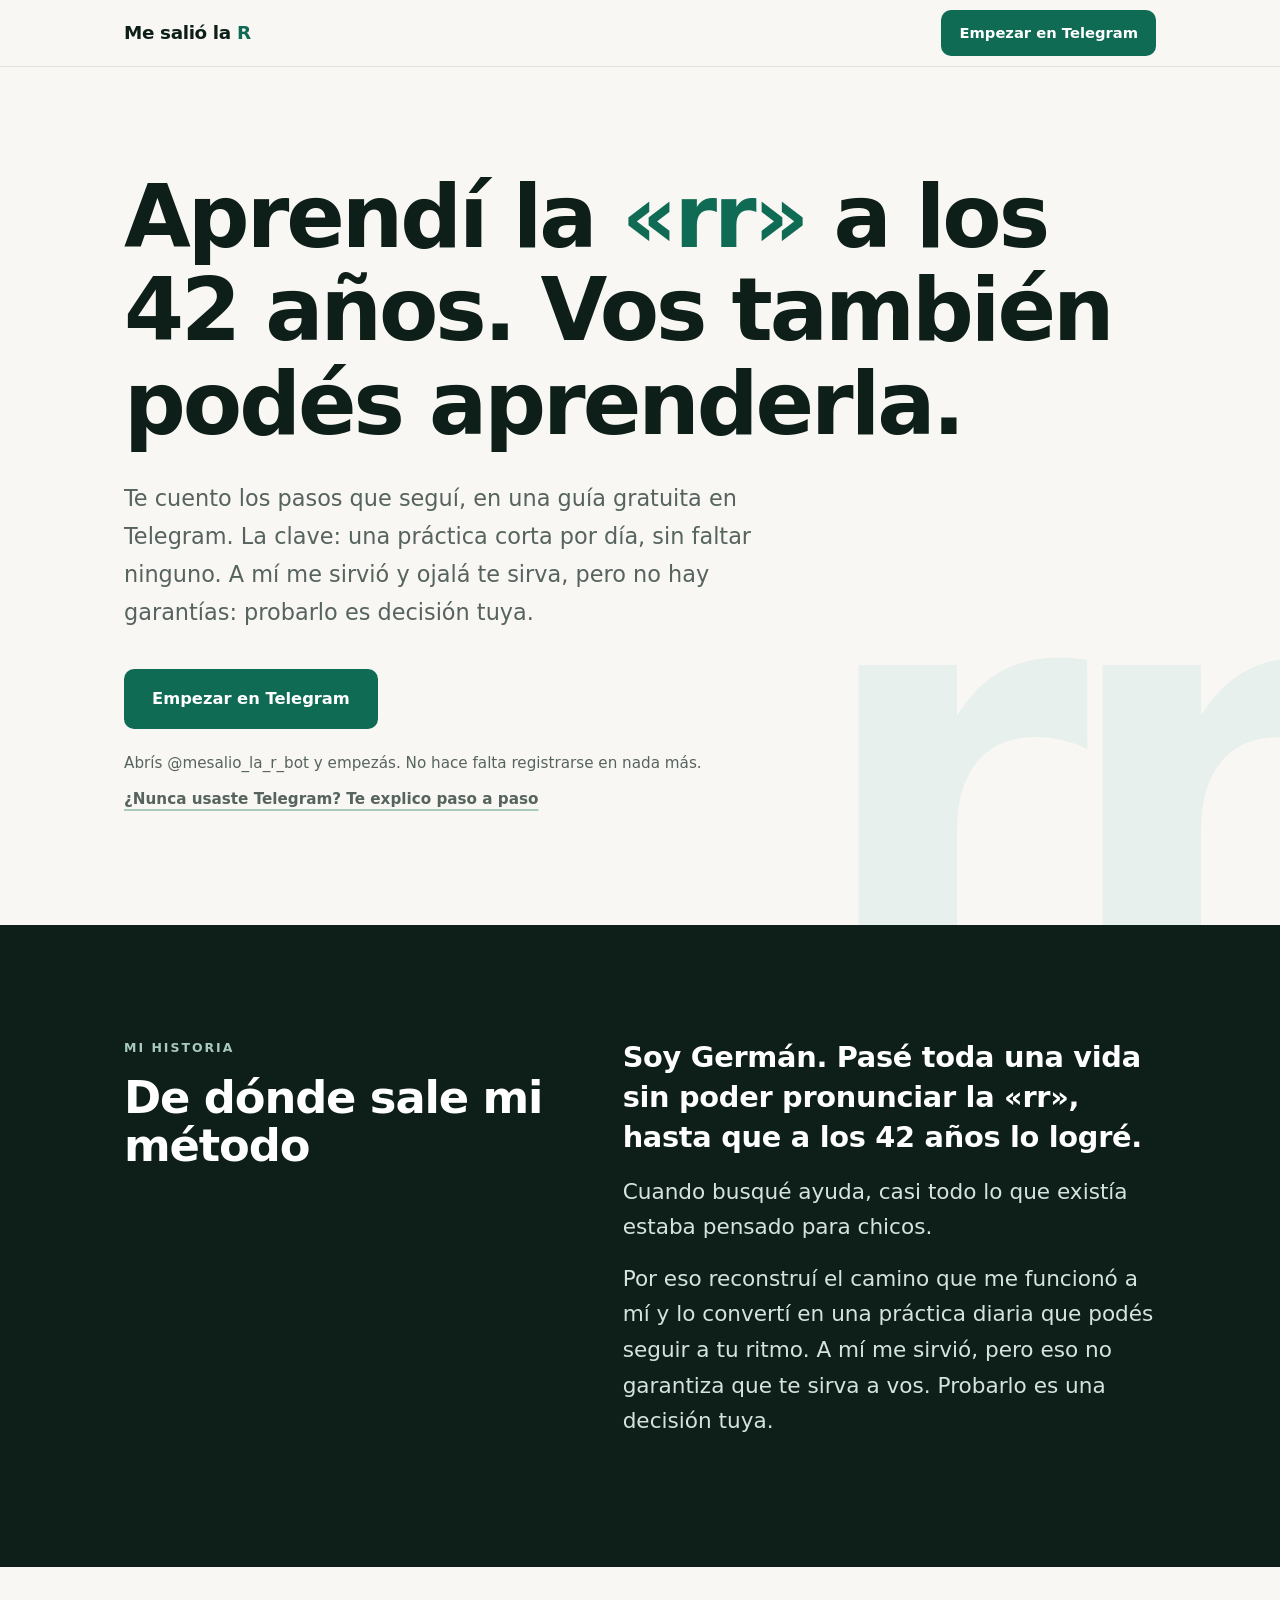
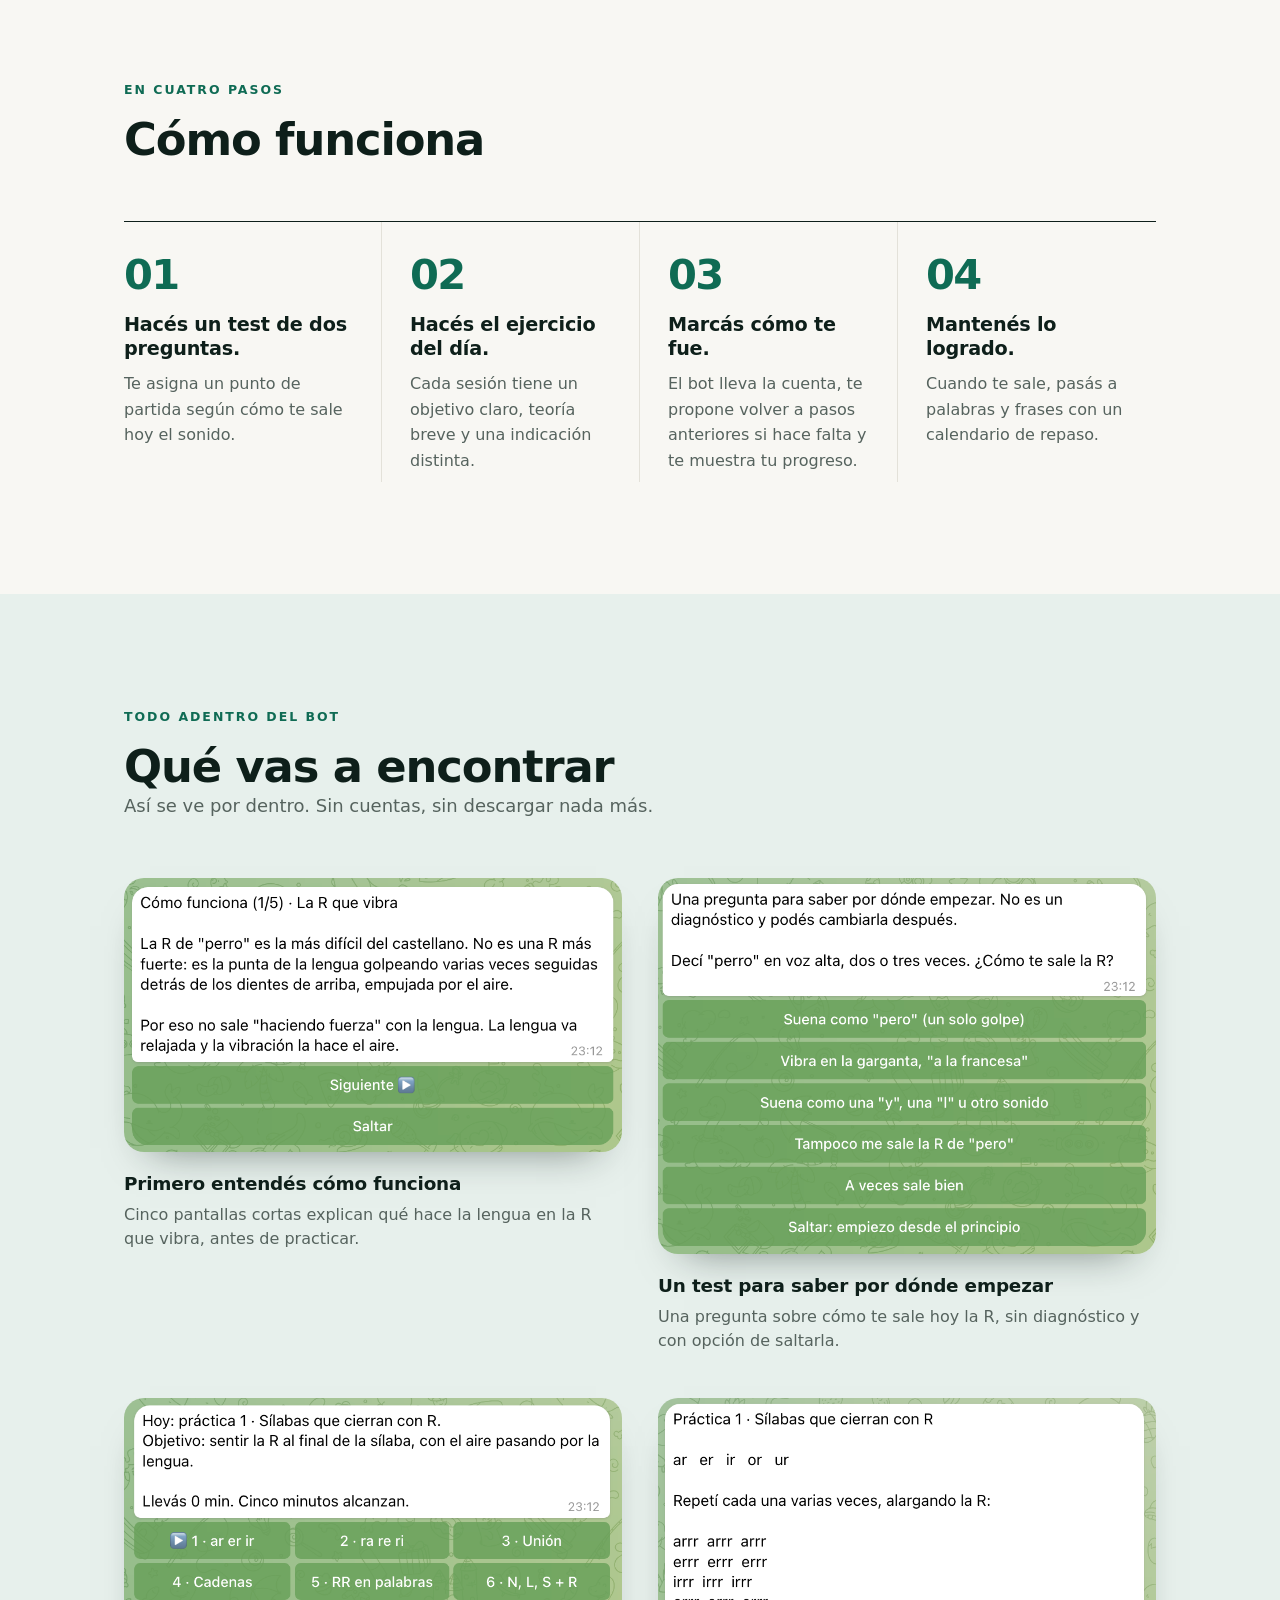
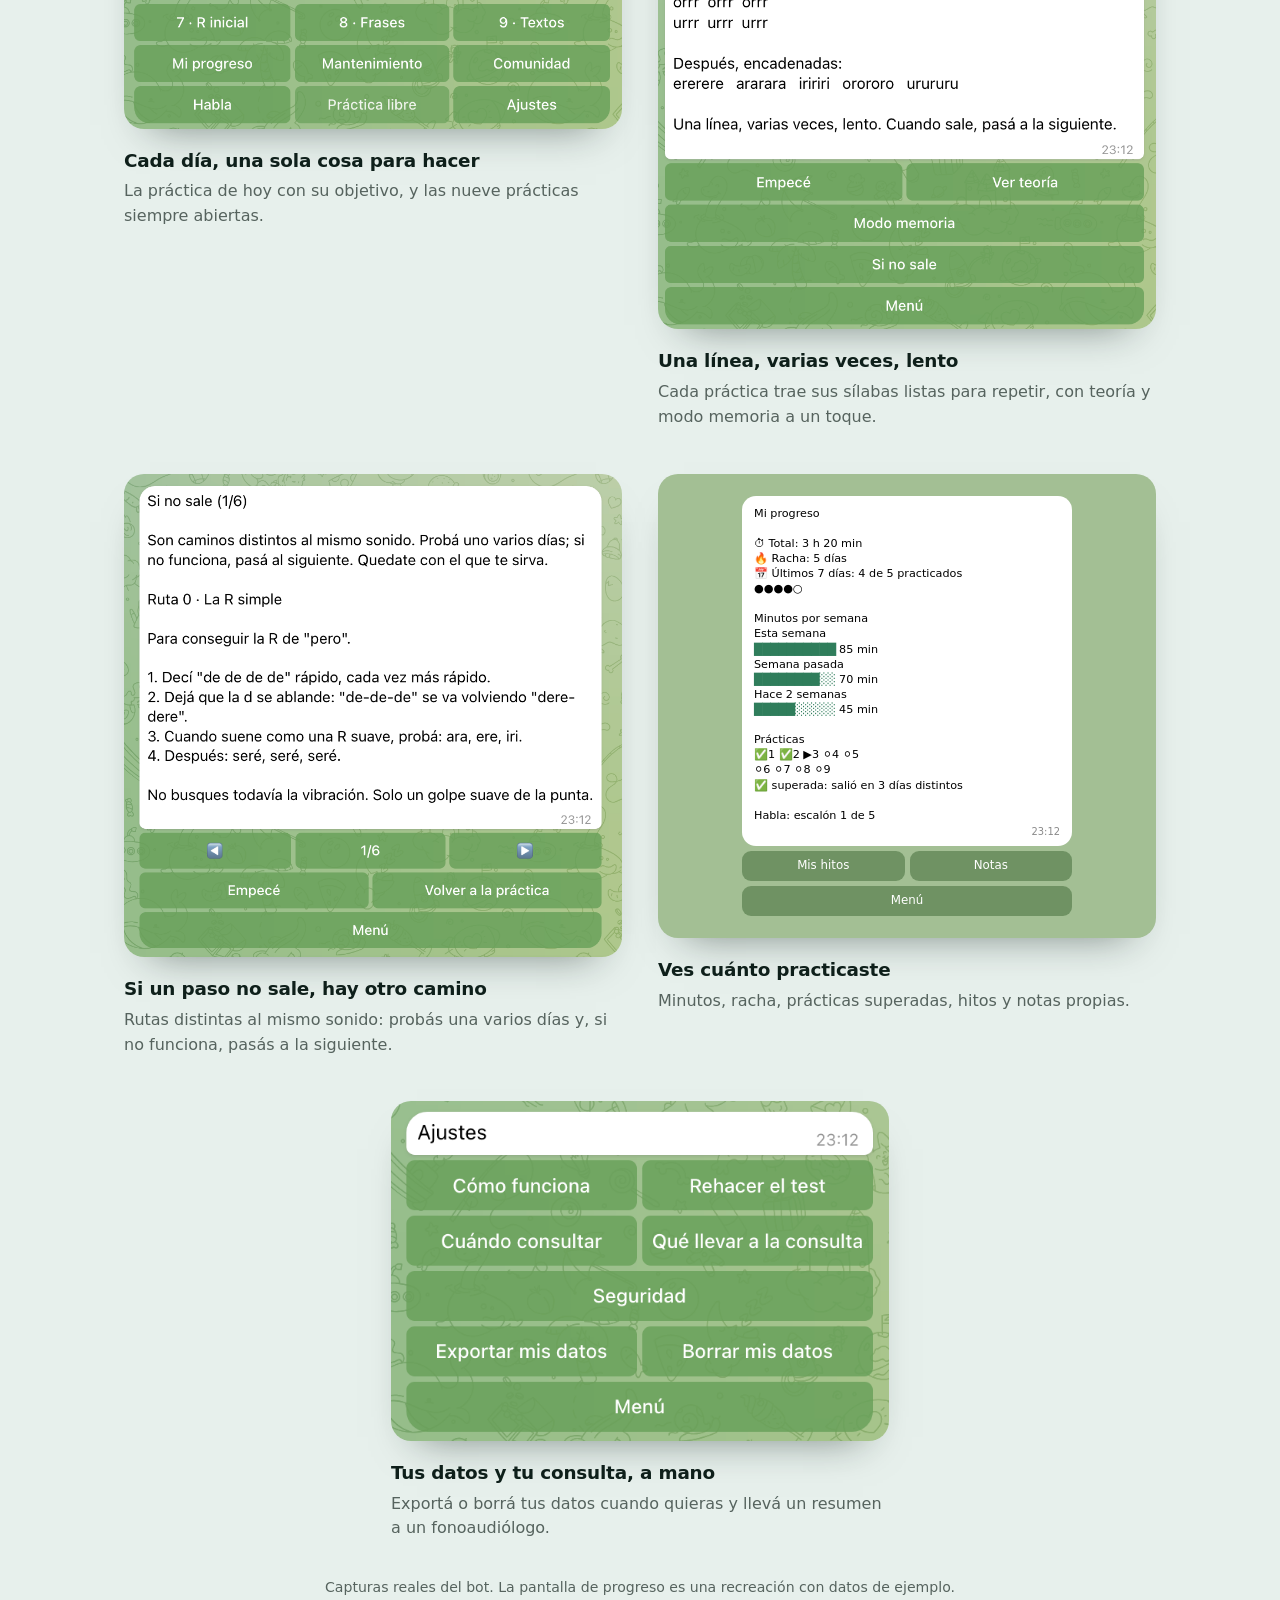
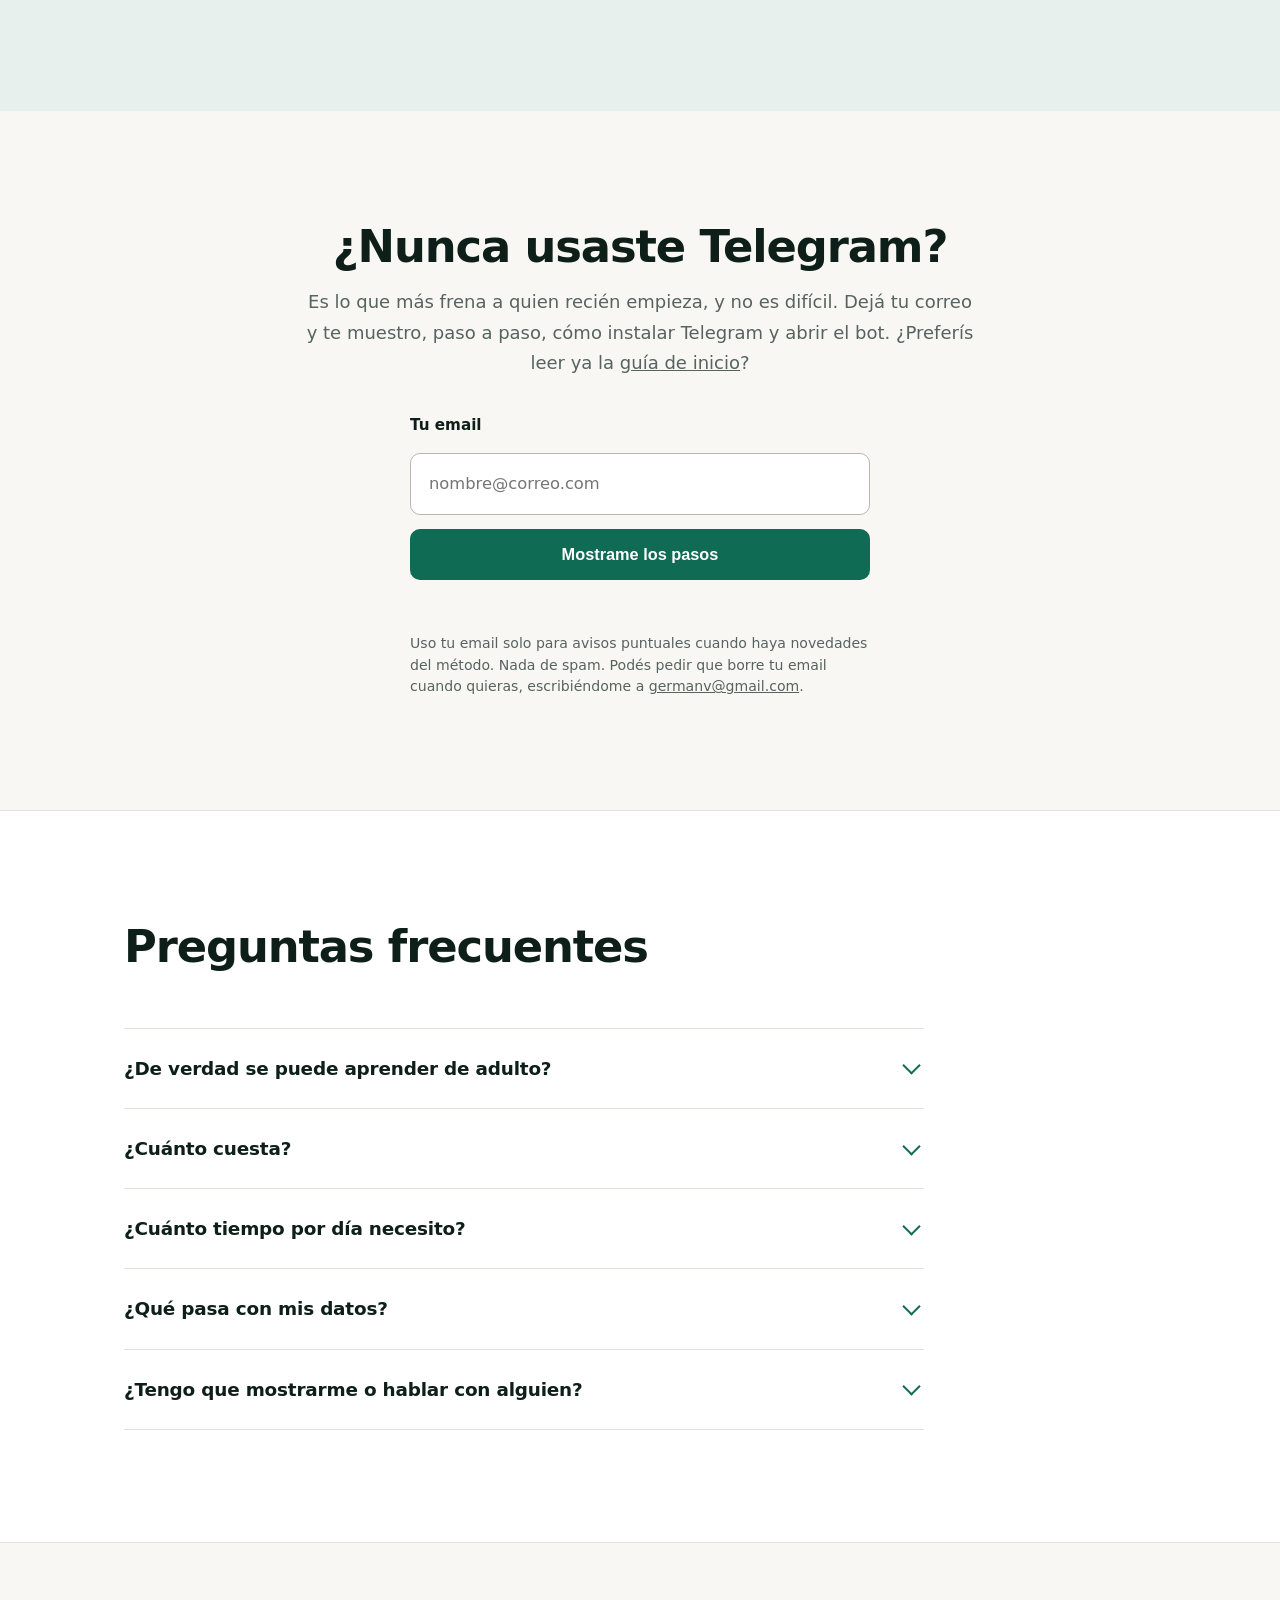
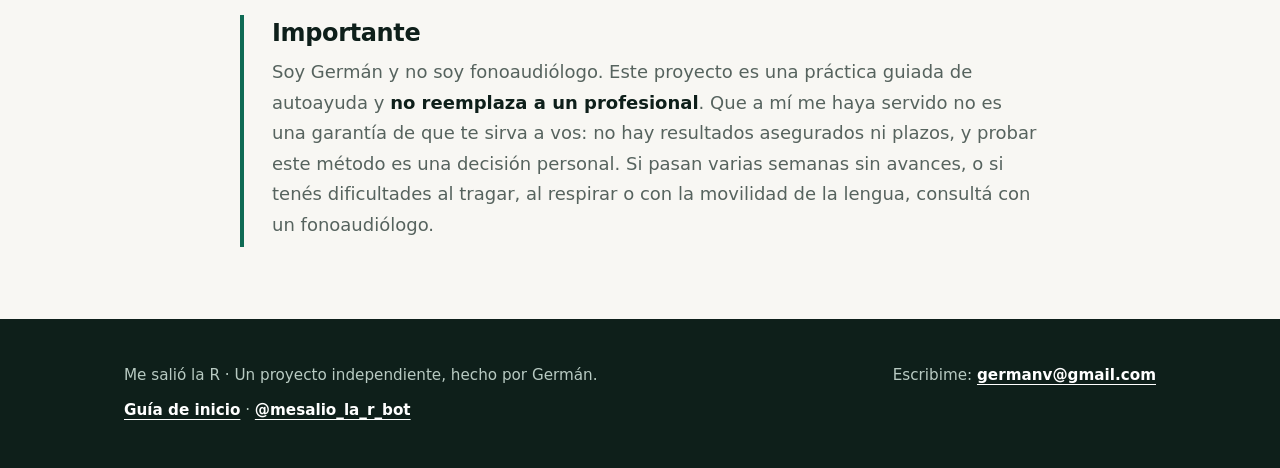
==== commit a3ff0486: "Bot nuevo: @mesalio_la_r_bot (reemplaza a @porfinlar_bot) Co-Authored-By: Claude Sonnet 5.5 <noreply" ====
--- a/site/index.html
+++ b/site/index.html
@@ -160,7 +160,7 @@
 <header>
   <div class="wrap nav">
     <a class="brand" href="#">Me salió la <b>R</b></a>
-    <a class="btn sm" href="https://t.me/porfinlar_bot">Empezar en Telegram</a>
+    <a class="btn sm" href="https://t.me/mesalio_la_r_bot">Empezar en Telegram</a>
   </div>
 </header>
 
@@ -171,9 +171,9 @@
     <h1>Aprendí la <em>«rr»</em> a los 42 años. Vos también podés aprenderla.</h1>
     <p class="lead">Te cuento los pasos que seguí, en una guía gratuita en Telegram. La clave: una práctica corta por día, sin faltar ninguno. A mí me sirvió y ojalá te sirva, pero no hay garantías: probarlo es decisión tuya.</p>
     <div class="cta">
-      <a class="btn" href="https://t.me/porfinlar_bot">Empezar en Telegram</a>
-    </div>
-    <p class="micro">Abrís @porfinlar_bot y empezás. No hace falta registrarse en nada más.</p>
+      <a class="btn" href="https://t.me/mesalio_la_r_bot">Empezar en Telegram</a>
+    </div>
+    <p class="micro">Abrís @mesalio_la_r_bot y empezás. No hace falta registrarse en nada más.</p>
     <p class="micro" style="margin-top:10px"><a class="alt" href="#guia">¿Nunca usaste Telegram? Te explico paso a paso</a></p>
   </div>
 </section>
@@ -324,7 +324,7 @@
   <div class="wrap">
     <p>Me salió la R · Un proyecto independiente, hecho por Germán.</p>
     <p>Escribime: <a class="mail" data-u="germanv" data-d="gmail.com" href="#">germanv (arroba) gmail.com</a></p>
-    <p><a href="guia/">Guía de inicio</a> · <a href="https://t.me/porfinlar_bot">@porfinlar_bot</a></p>
+    <p><a href="guia/">Guía de inicio</a> · <a href="https://t.me/mesalio_la_r_bot">@mesalio_la_r_bot</a></p>
   </div>
 </footer>
 
@@ -377,7 +377,7 @@
     }
     if (!ok) throw new Error();
     f.reset();
-    msg.innerHTML = '<strong>¡Gracias! Acá están los pasos' + (MAIL_ENDPOINT ? ' (también te los mandé por mail, mirá el spam si no aparece)' : '') + ':</strong><ol class="tgsteps"><li>Instalá <strong>Telegram</strong> desde la tienda de tu teléfono (App Store o Google Play) o desde <a href="https://telegram.org" rel="noopener">telegram.org</a>. Es gratis.</li><li>Creá tu cuenta con tu número de teléfono. Te llega un código por SMS.</li><li>Tocá <a href="https://t.me/porfinlar_bot">este enlace al bot</a> o buscá <strong>@porfinlar_bot</strong>.</li><li>Tocá <strong>Iniciar</strong> y respondé la primera pregunta. Ya está.</li></ol><p>Un consejo antes de seguir: <a href="guia/#privacidad">configurá tu privacidad en Telegram</a> para que desconocidos no puedan escribirte. Lleva dos minutos.</p>';
+    msg.innerHTML = '<strong>¡Gracias! Acá están los pasos' + (MAIL_ENDPOINT ? ' (también te los mandé por mail, mirá el spam si no aparece)' : '') + ':</strong><ol class="tgsteps"><li>Instalá <strong>Telegram</strong> desde la tienda de tu teléfono (App Store o Google Play) o desde <a href="https://telegram.org" rel="noopener">telegram.org</a>. Es gratis.</li><li>Creá tu cuenta con tu número de teléfono. Te llega un código por SMS.</li><li>Tocá <a href="https://t.me/mesalio_la_r_bot">este enlace al bot</a> o buscá <strong>@mesalio_la_r_bot</strong>.</li><li>Tocá <strong>Iniciar</strong> y respondé la primera pregunta. Ya está.</li></ol><p>Un consejo antes de seguir: <a href="guia/#privacidad">configurá tu privacidad en Telegram</a> para que desconocidos no puedan escribirte. Lleva dos minutos.</p>';
   } catch {
     msg.textContent = "No pudimos guardarlo. Probá de nuevo en un rato.";
   }
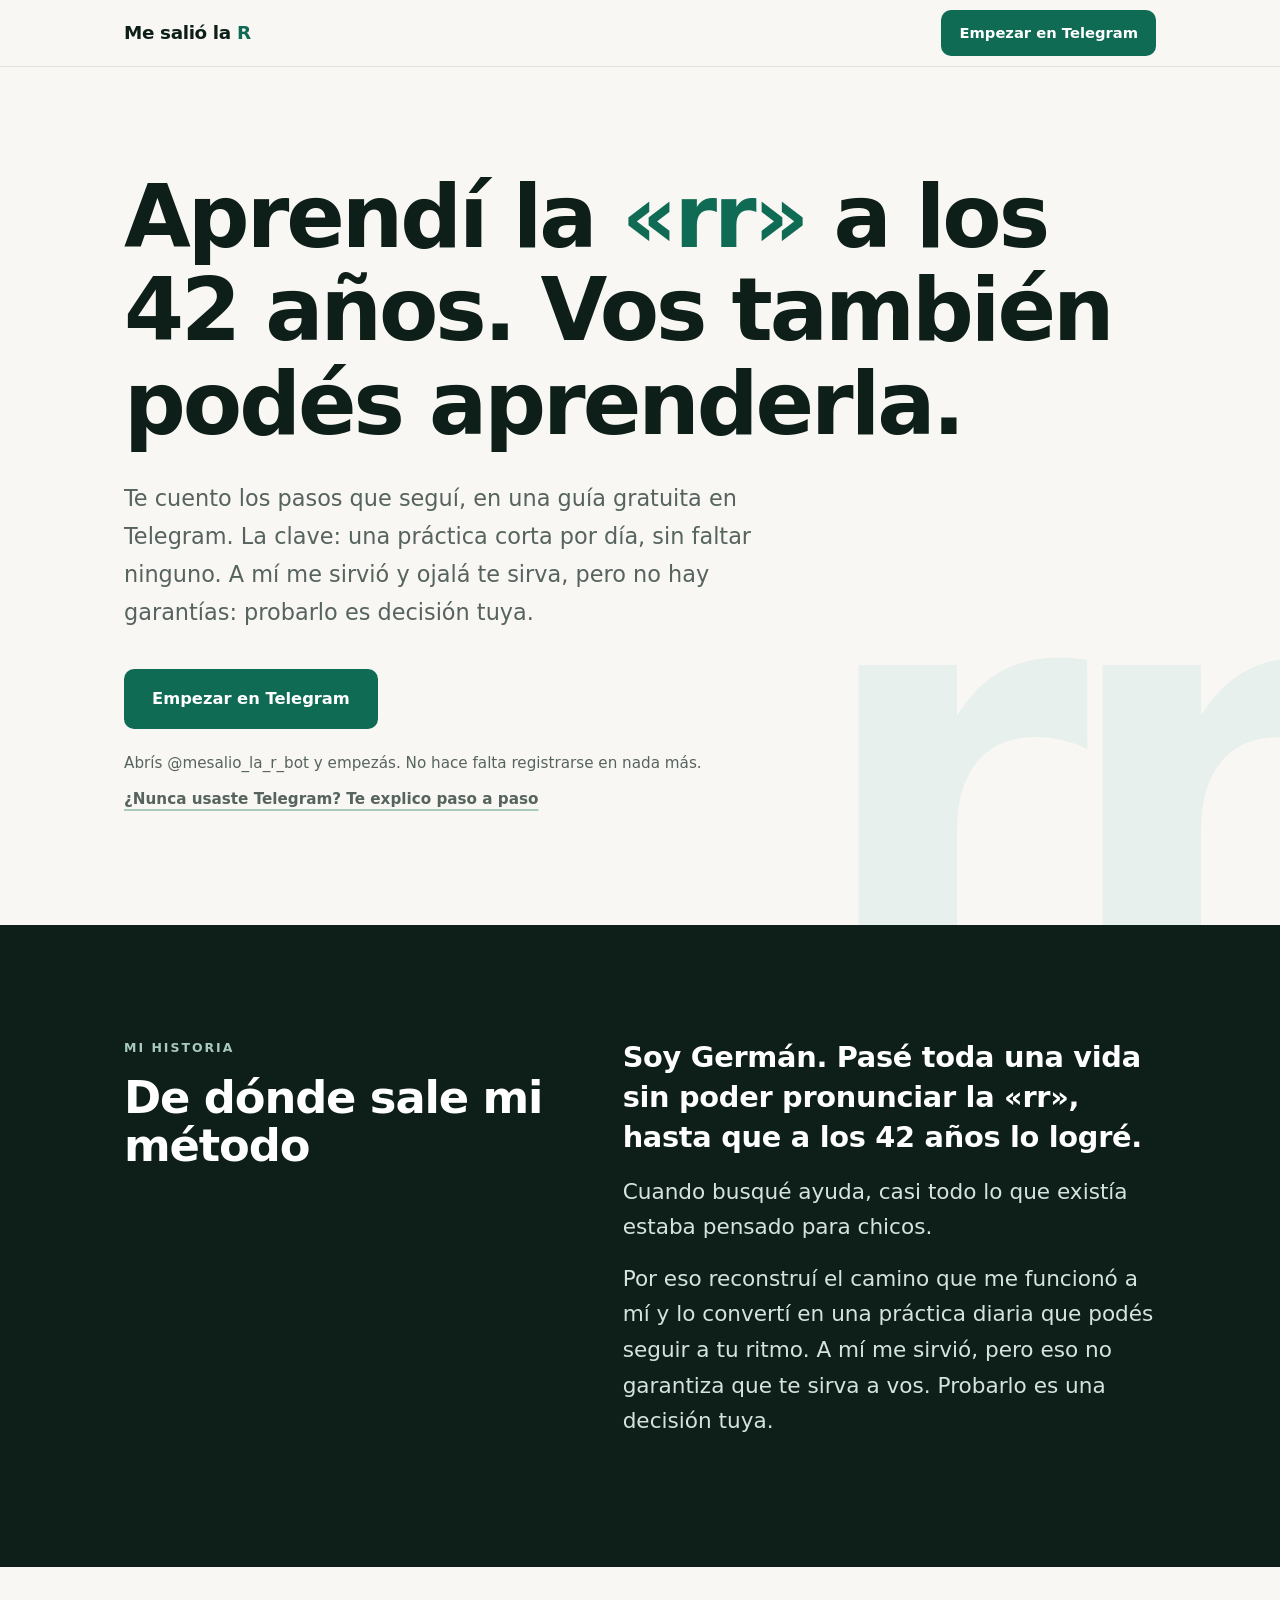
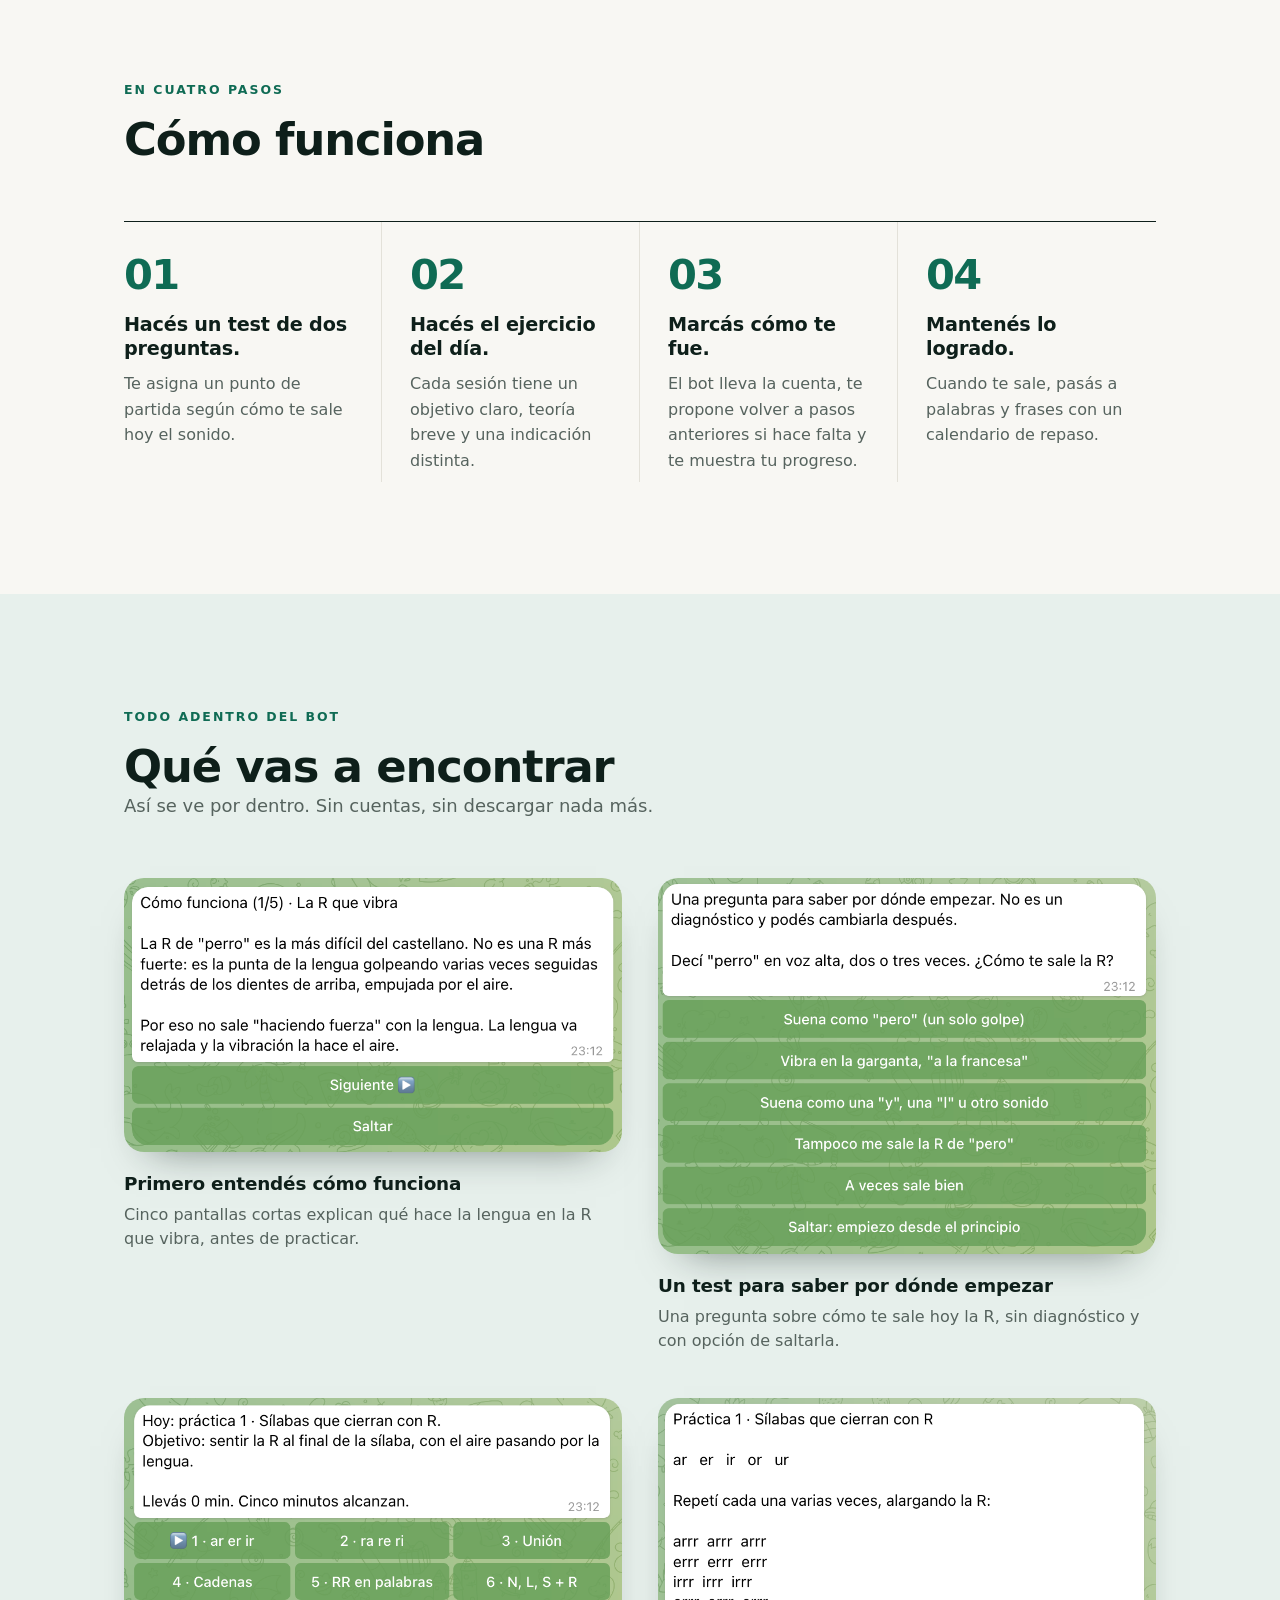
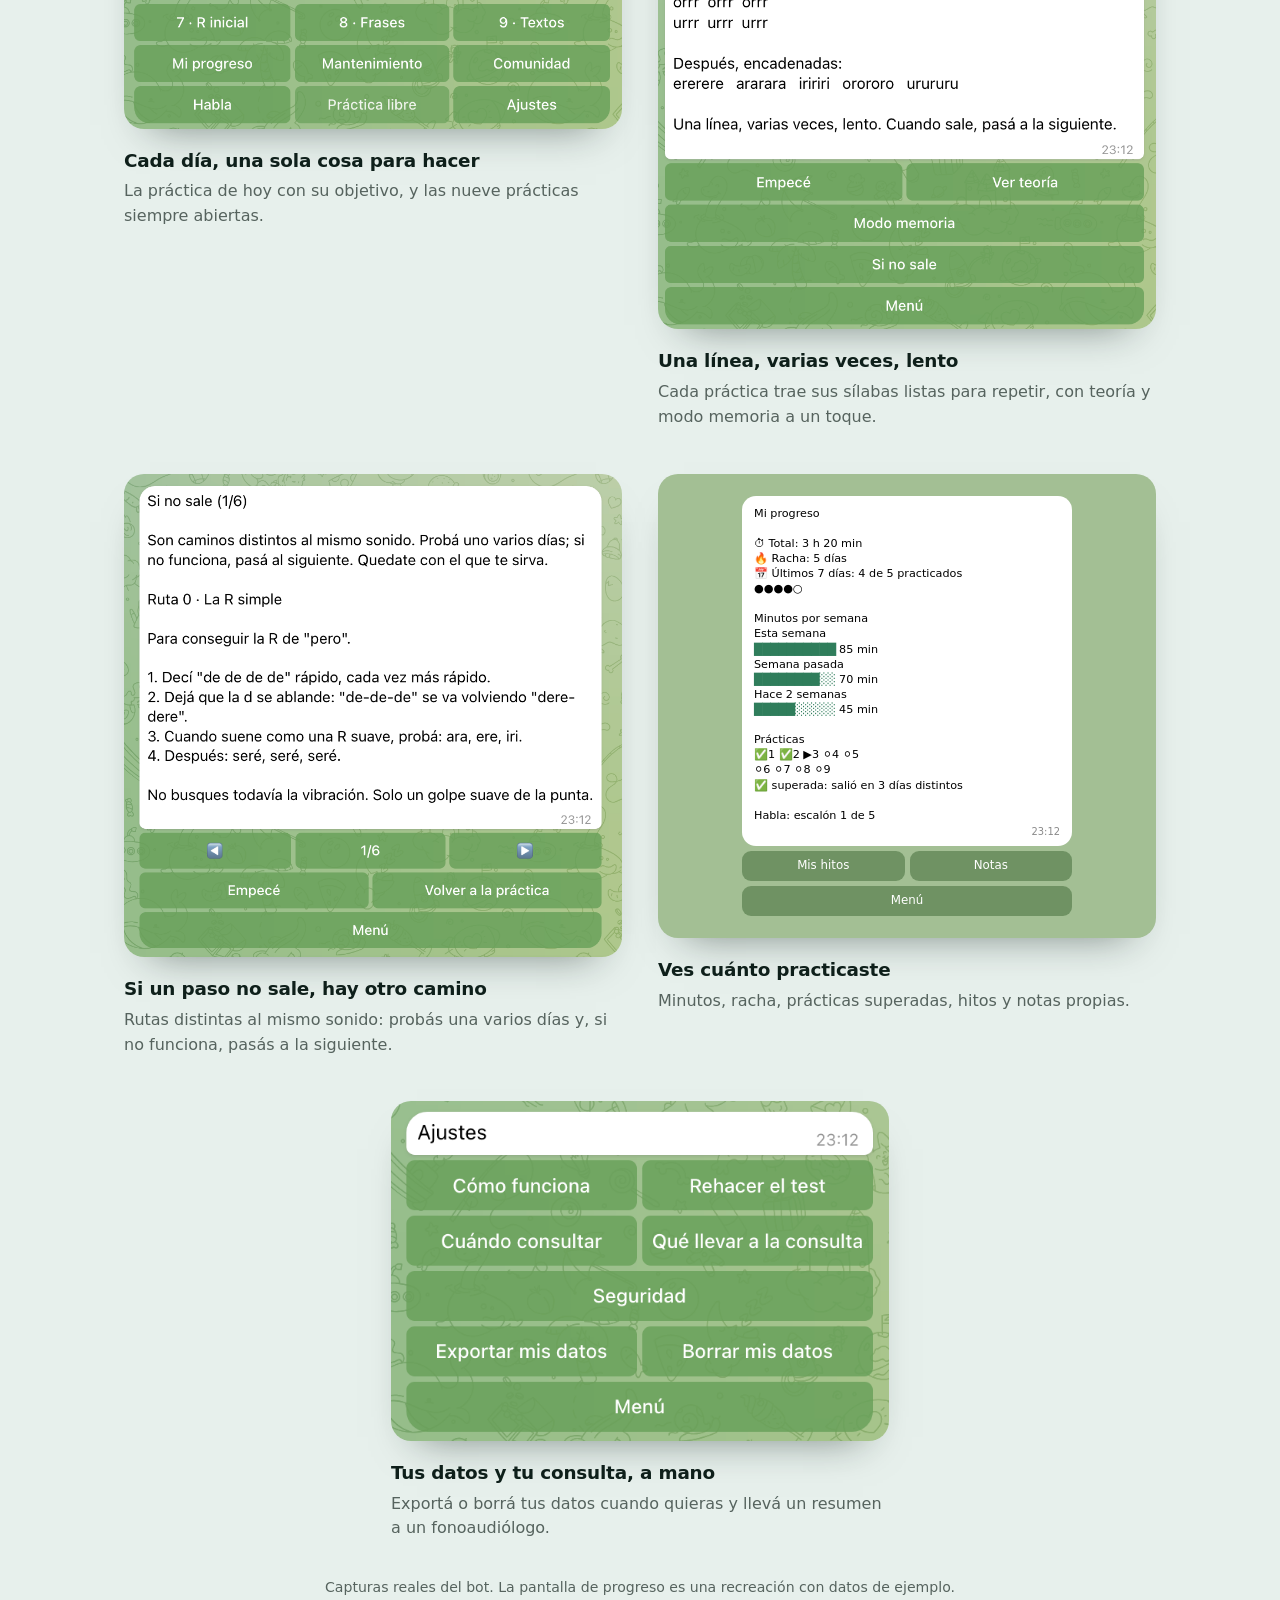
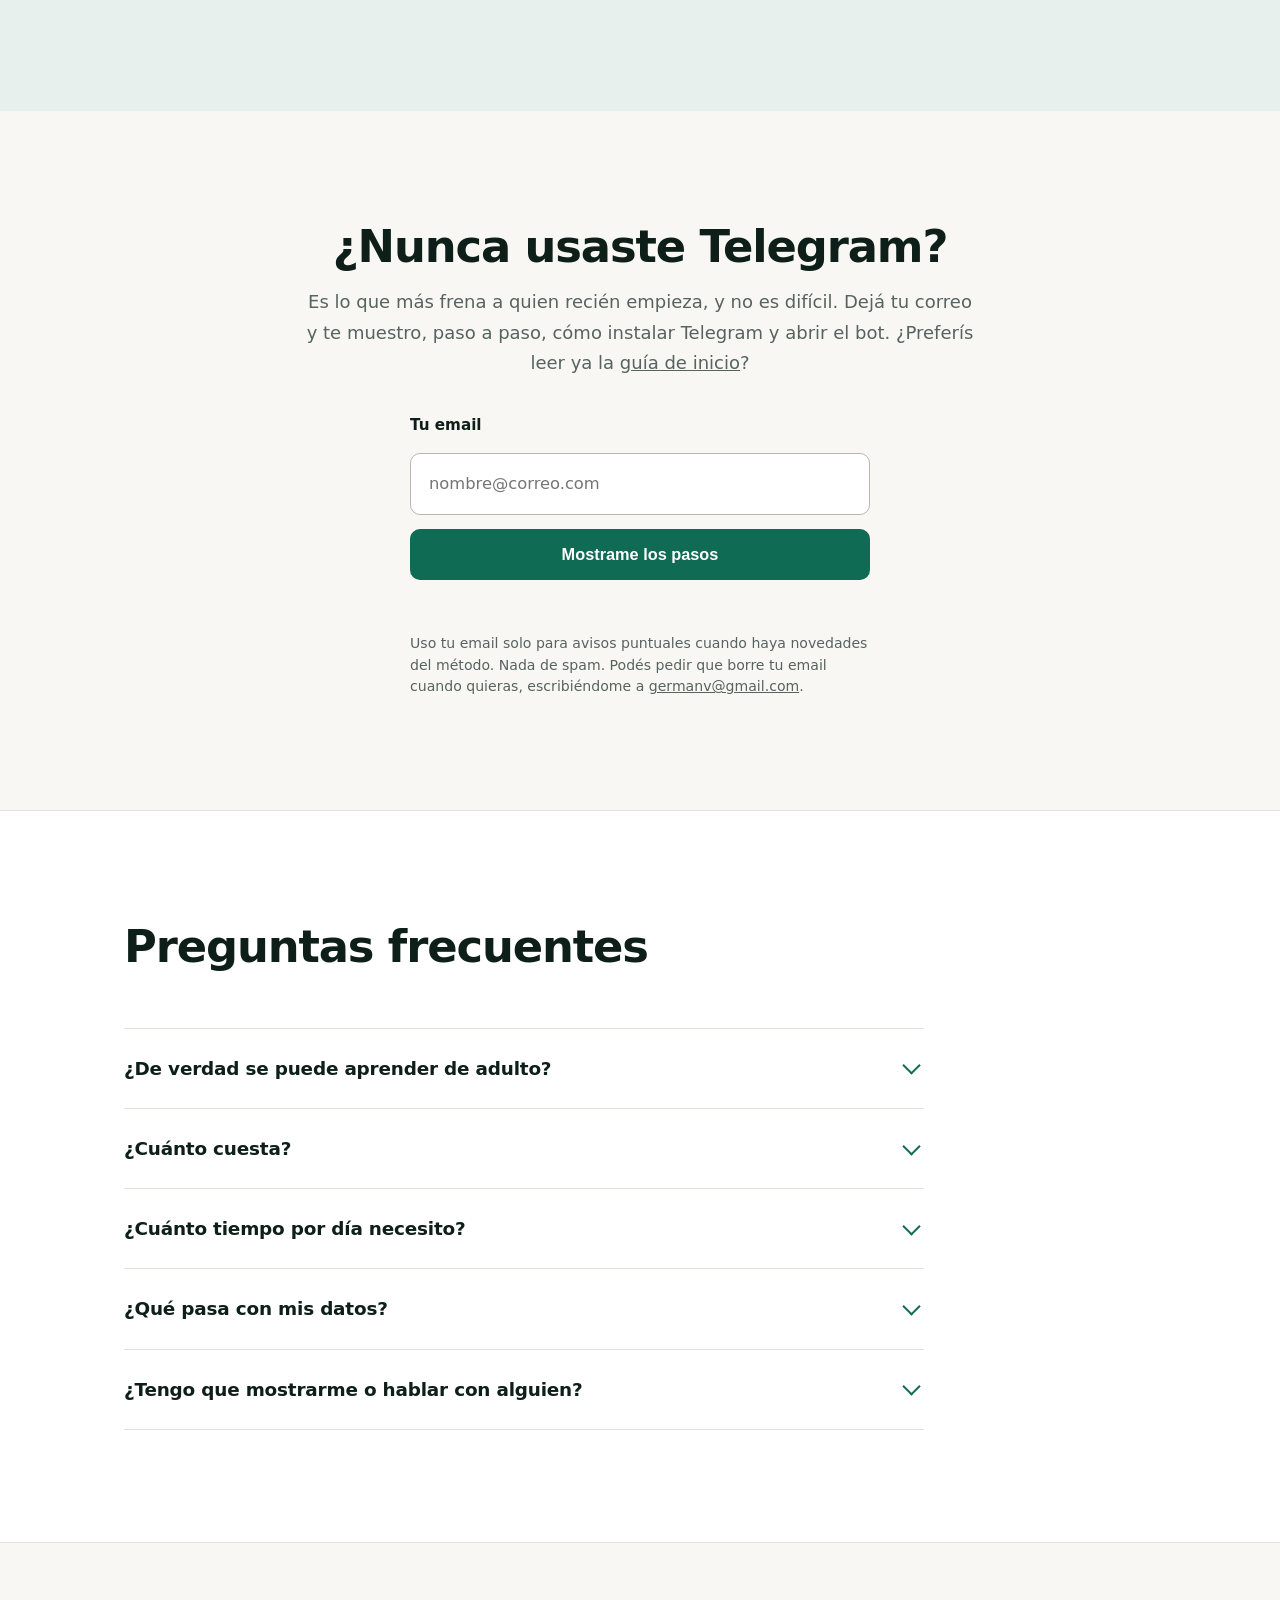
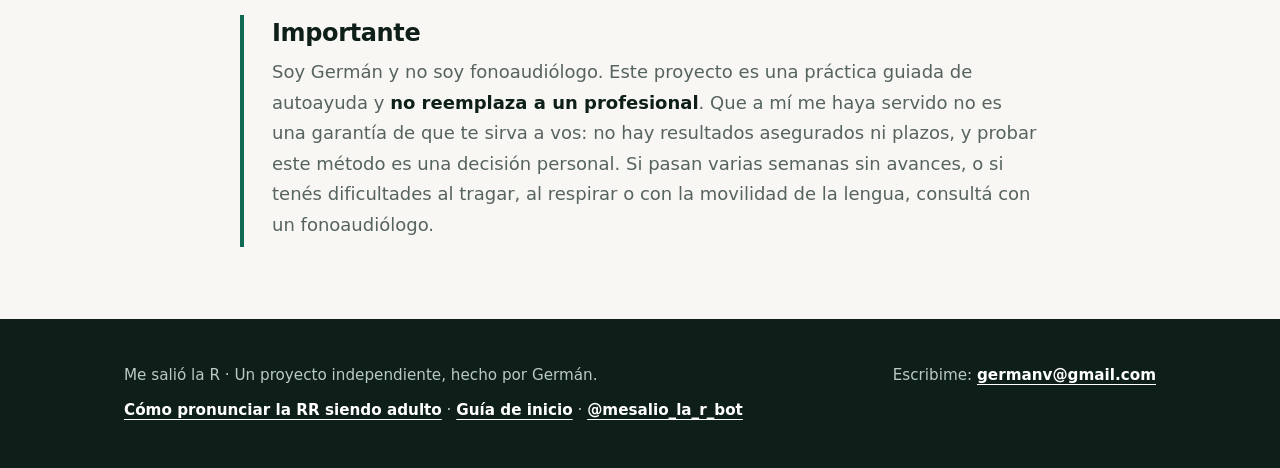
==== commit 98f57344: "Artículo: cómo pronunciar la RR siendo adulto Co-Authored-By: Claude Sonnet 5.5 <noreply@anthropic.c" ====
--- a/site/index.html
+++ b/site/index.html
@@ -8,6 +8,8 @@
 <meta property="og:title" content="Me salió la R — Practicá la R múltiple, a cualquier edad">
 <meta property="og:description" content="Práctica diaria guiada para adultos que no pueden pronunciar la R múltiple. Gratis, en Telegram.">
 <meta property="og:type" content="website">
+<link rel="canonical" href="https://mesaliolar.com/">
+<meta property="og:url" content="https://mesaliolar.com/">
 <meta name="theme-color" content="#0e1f1a">
 <style>
 :root{
@@ -296,7 +298,7 @@
     <div class="head"><h2>Preguntas frecuentes</h2></div>
     <div class="faq">
       <details><summary>¿De verdad se puede aprender de adulto?</summary>
-        <p>Es posible entrenar la articulación y el control motor en la adultez con práctica constante y adaptada, aunque cada persona tiene sus tiempos y no hay un plazo fijo. A mí me funcionó, pero no puedo asegurarte que a vos también: probarlo es una decisión personal.</p></details>
+        <p>Es posible entrenar la articulación y el control motor en la adultez con práctica constante y adaptada, aunque cada persona tiene sus tiempos y no hay un plazo fijo. A mí me funcionó, pero no puedo asegurarte que a vos también: probarlo es una decisión personal. Podés leer <a href="pronunciar-rr-adulto/">cómo pronunciar la RR siendo adulto</a>.</p></details>
       <details><summary>¿Cuánto cuesta?</summary>
         <p>Es gratis. La práctica guiada en Telegram no tiene costo.</p></details>
       <details><summary>¿Cuánto tiempo por día necesito?</summary>
@@ -324,7 +326,7 @@
   <div class="wrap">
     <p>Me salió la R · Un proyecto independiente, hecho por Germán.</p>
     <p>Escribime: <a class="mail" data-u="germanv" data-d="gmail.com" href="#">germanv (arroba) gmail.com</a></p>
-    <p><a href="guia/">Guía de inicio</a> · <a href="https://t.me/mesalio_la_r_bot">@mesalio_la_r_bot</a></p>
+    <p><a href="pronunciar-rr-adulto/">Cómo pronunciar la RR siendo adulto</a> · <a href="guia/">Guía de inicio</a> · <a href="https://t.me/mesalio_la_r_bot">@mesalio_la_r_bot</a></p>
   </div>
 </footer>
 
@@ -333,7 +335,7 @@
 const FORM_ENDPOINT = "https://formspree.io/f/mzerkovo";
 // URL de la aplicación web de Google Apps Script (ver apps-script/LEEME.md).
 // Si está completa, el email se guarda ahí y se manda el mail desde Gmail; si está vacía, se usa Formspree.
-const MAIL_ENDPOINT = "";
+const MAIL_ENDPOINT = "https://script.google.com/macros/s/AKfycbyMgOpFu6G4EpHKf3meq1ujewvgzroMLWLKS3ThaI3bE3PP7BDNTiORL0XIvXAa-eo/exec";
 
 // Muestra el email personal armándolo en el navegador, para que los robots que recorren páginas no lo junten.
 document.querySelectorAll("a.mail").forEach((a) => {
@@ -358,7 +360,7 @@
   }
   msg.textContent = "Enviando…";
   try {
-    let ok;
+    let ok, enviado = false;
     if (MAIL_ENDPOINT) {
       // text/plain evita la consulta previa (preflight) que Apps Script no responde.
       const r = await fetch(MAIL_ENDPOINT, {
@@ -366,7 +368,9 @@
         headers: { "Content-Type": "text/plain;charset=utf-8" },
         body: JSON.stringify({ email, origen: "pasos-telegram", _gotcha: f._gotcha.value })
       });
-      ok = r.ok && (await r.json()).ok;
+      const j = r.ok ? await r.json() : {};
+      ok = j.ok;
+      enviado = j.enviado;
     } else {
       const r = await fetch(FORM_ENDPOINT, {
         method: "POST",
@@ -377,7 +381,7 @@
     }
     if (!ok) throw new Error();
     f.reset();
-    msg.innerHTML = '<strong>¡Gracias! Acá están los pasos' + (MAIL_ENDPOINT ? ' (también te los mandé por mail, mirá el spam si no aparece)' : '') + ':</strong><ol class="tgsteps"><li>Instalá <strong>Telegram</strong> desde la tienda de tu teléfono (App Store o Google Play) o desde <a href="https://telegram.org" rel="noopener">telegram.org</a>. Es gratis.</li><li>Creá tu cuenta con tu número de teléfono. Te llega un código por SMS.</li><li>Tocá <a href="https://t.me/mesalio_la_r_bot">este enlace al bot</a> o buscá <strong>@mesalio_la_r_bot</strong>.</li><li>Tocá <strong>Iniciar</strong> y respondé la primera pregunta. Ya está.</li></ol><p>Un consejo antes de seguir: <a href="guia/#privacidad">configurá tu privacidad en Telegram</a> para que desconocidos no puedan escribirte. Lleva dos minutos.</p>';
+    msg.innerHTML = '<strong>¡Gracias! Acá están los pasos' + (enviado ? ' (también te los mandé por mail, mirá el spam si no aparece)' : '') + ':</strong><ol class="tgsteps"><li>Instalá <strong>Telegram</strong> desde la tienda de tu teléfono (App Store o Google Play) o desde <a href="https://telegram.org" rel="noopener">telegram.org</a>. Es gratis.</li><li>Creá tu cuenta con tu número de teléfono. Te llega un código por SMS.</li><li>Tocá <a href="https://t.me/mesalio_la_r_bot">este enlace al bot</a> o buscá <strong>@mesalio_la_r_bot</strong>.</li><li>Tocá <strong>Iniciar</strong> y respondé la primera pregunta. Ya está.</li></ol><p>Un consejo antes de seguir: <a href="guia/#privacidad">configurá tu privacidad en Telegram</a> para que desconocidos no puedan escribirte. Lleva dos minutos.</p>';
   } catch {
     msg.textContent = "No pudimos guardarlo. Probá de nuevo en un rato.";
   }
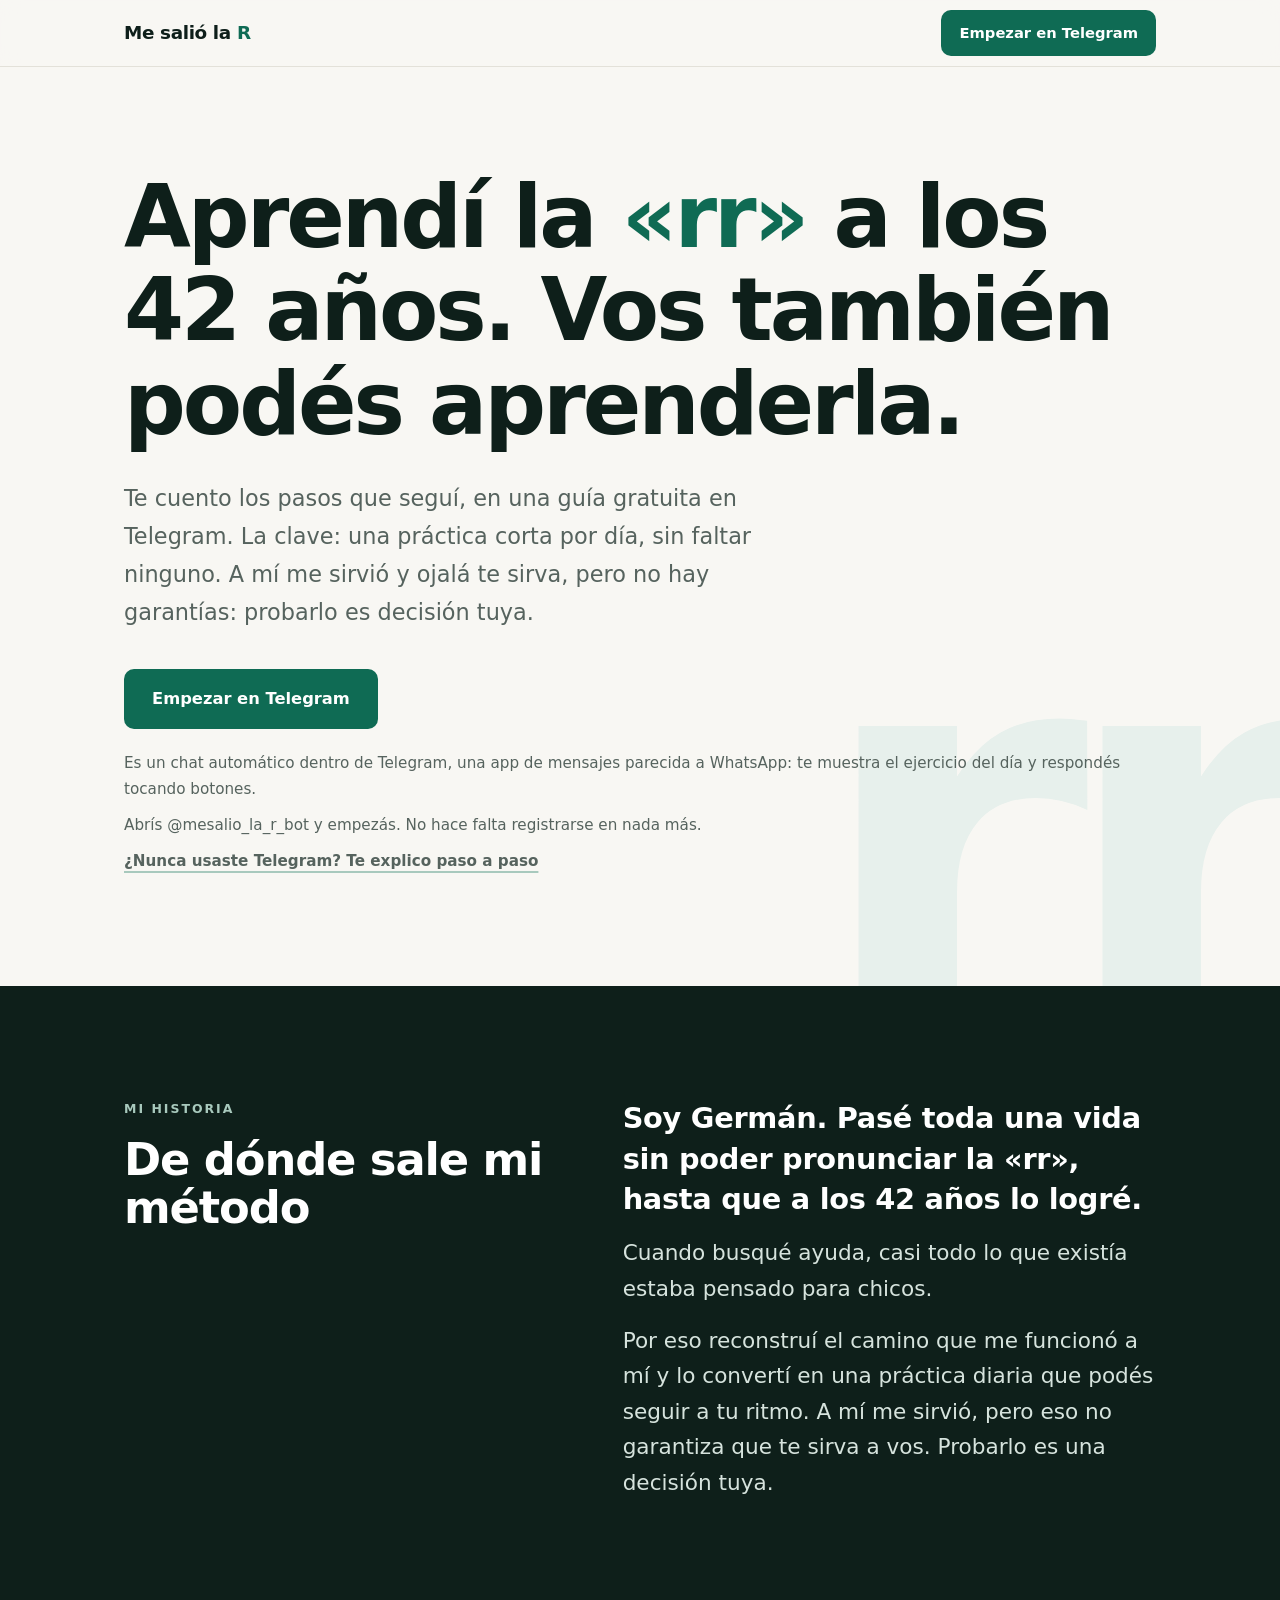
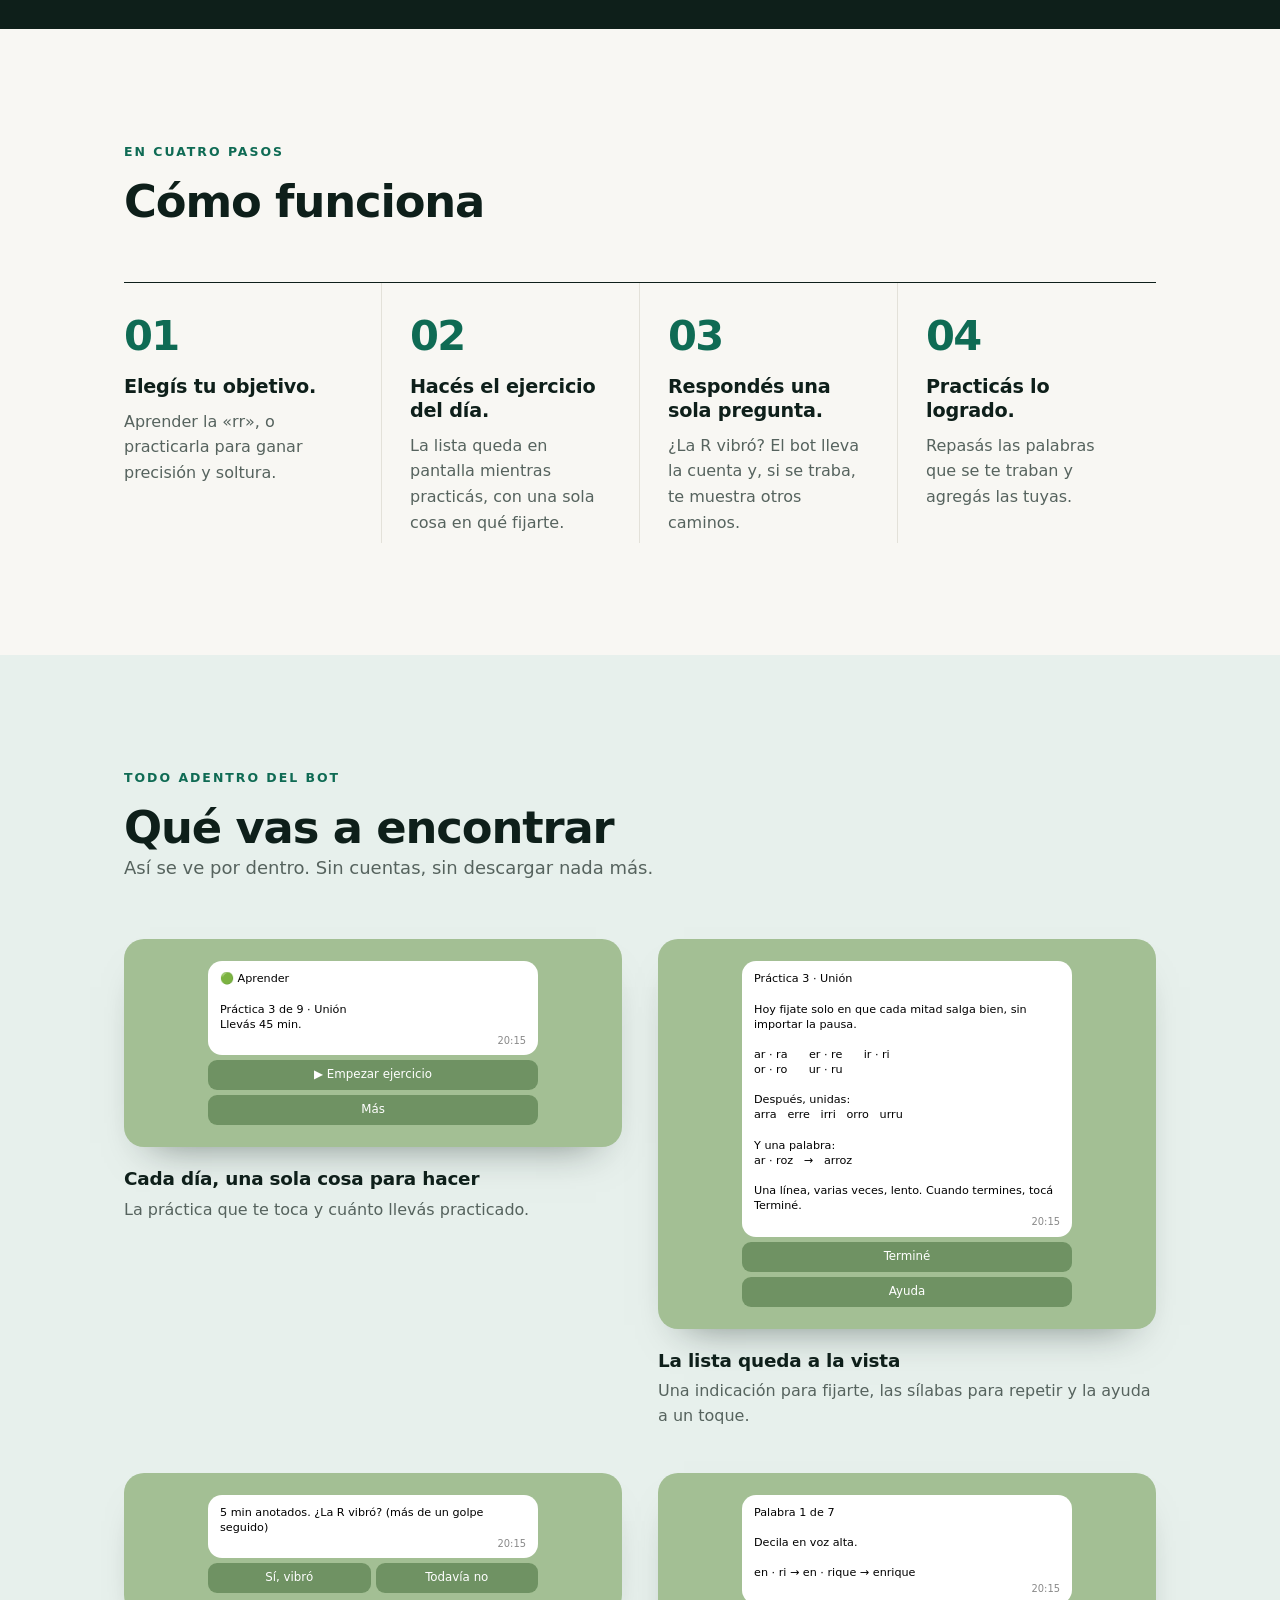
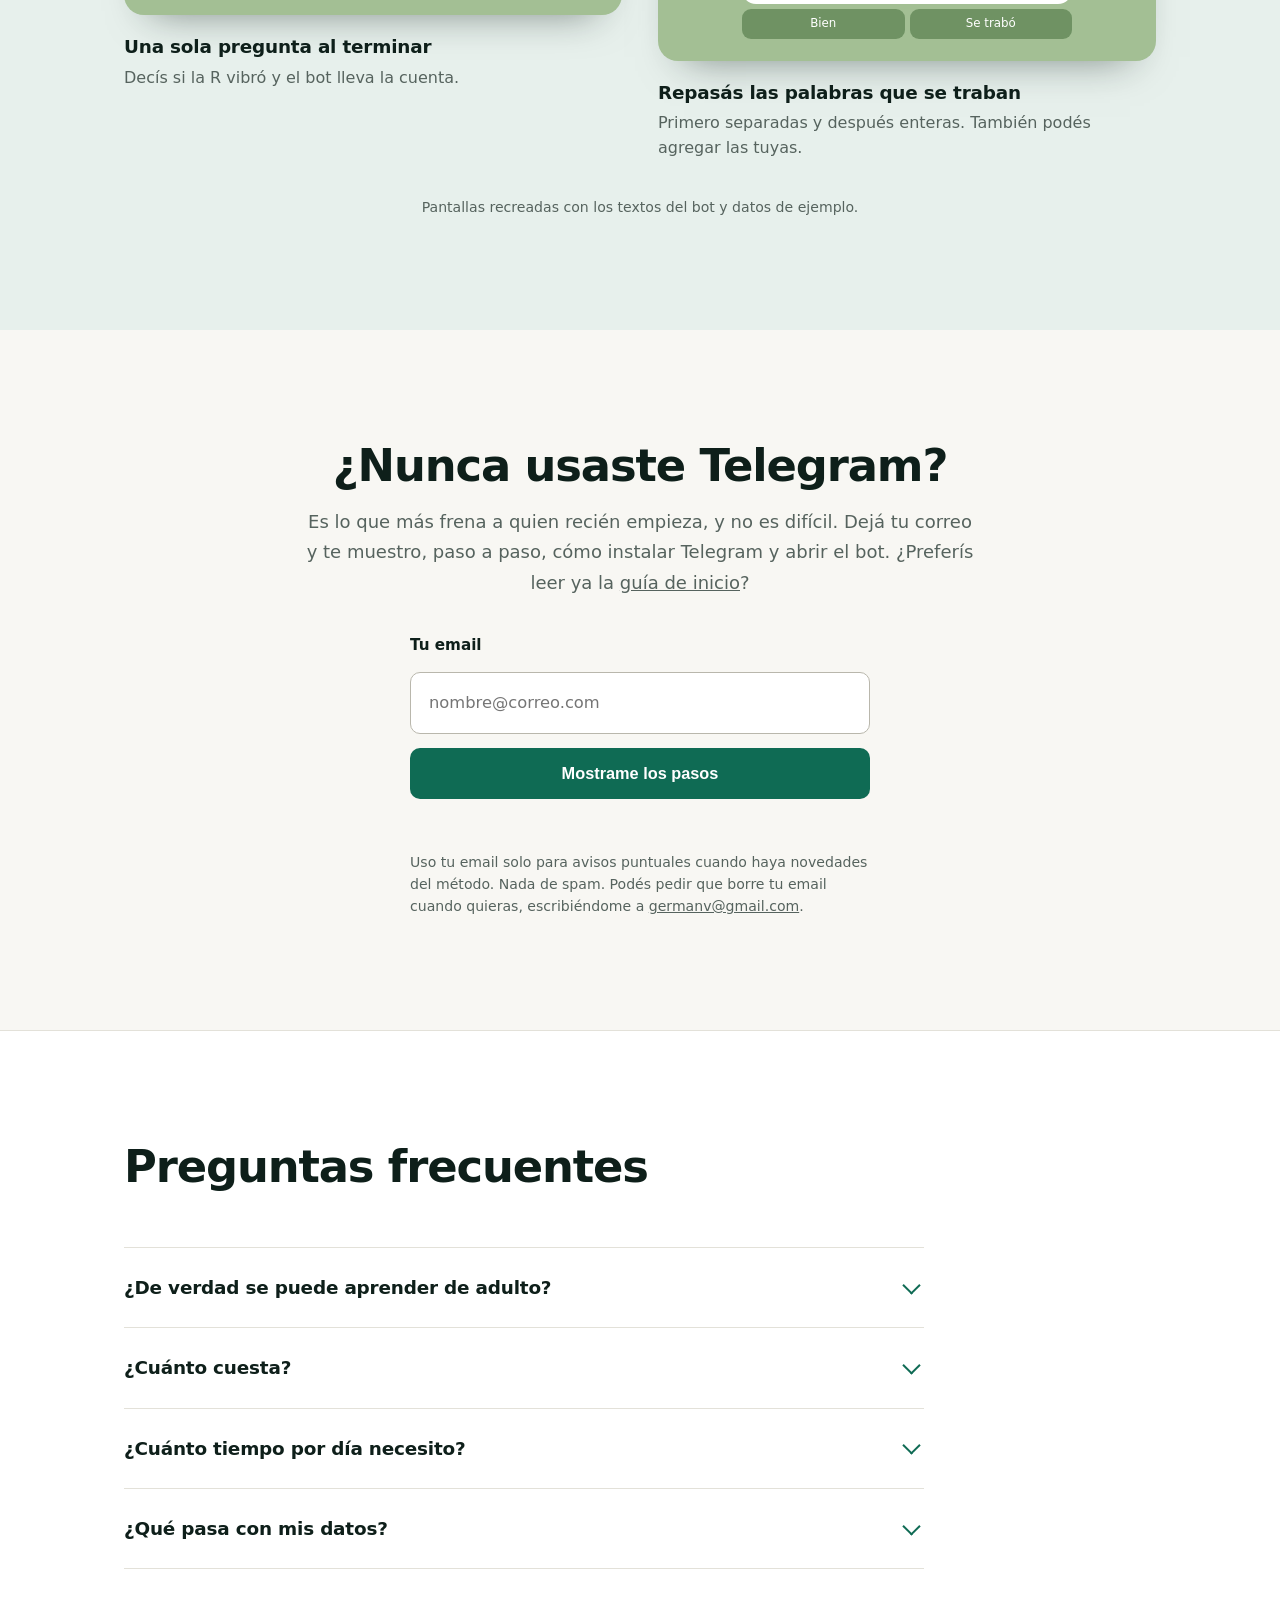
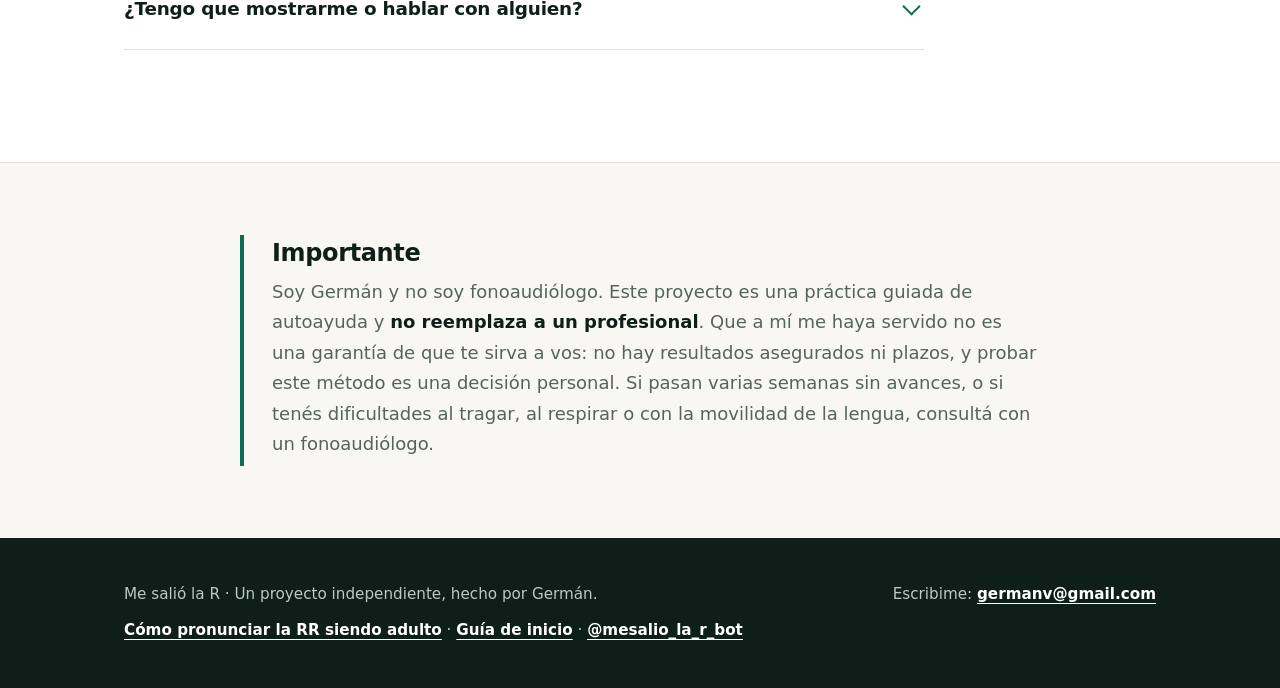
==== commit ea17f269: "Web: textos y pantallas de la versión mínima del bot - Portada: explica qué es el bot, nuevos pasos " ====
--- a/site/index.html
+++ b/site/index.html
@@ -95,8 +95,7 @@
 .shotimg{display:block;width:100%;height:auto;border-radius:20px;box-shadow:0 22px 40px -26px rgba(14,31,26,.55)}
 .mockbg{background:#a3bf94;border-radius:20px;padding:22px 18px;display:flex;justify-content:center;box-shadow:0 22px 40px -26px rgba(14,31,26,.55)}
 .tgmock{width:100%;max-width:330px;font-size:.7rem;line-height:1.35;color:#000}
-.tgmock .bb{color:#2f7d5b;letter-spacing:-.04em}
-.tgbubble{background:#fff;border-radius:14px;padding:10px 12px 8px;white-space:pre-line;margin-bottom:5px;position:relative}
+.tgbubble{background:#fff;border-radius:14px;padding:10px 12px 8px;white-space:pre-wrap;margin-bottom:5px;position:relative}
 .tgtime{display:block;text-align:right;color:#8a8a8a;font-size:.62rem;margin-top:2px}
 .tgrow{display:flex;gap:5px;margin-top:5px}
 .tgrow span{flex:1;text-align:center;background:rgba(80,120,70,.62);color:#fff;border-radius:9px;padding:7px 4px;font-size:.74rem}
@@ -175,7 +174,8 @@
     <div class="cta">
       <a class="btn" href="https://t.me/mesalio_la_r_bot">Empezar en Telegram</a>
     </div>
-    <p class="micro">Abrís @mesalio_la_r_bot y empezás. No hace falta registrarse en nada más.</p>
+    <p class="micro">Es un chat automático dentro de Telegram, una app de mensajes parecida a WhatsApp: te muestra el ejercicio del día y respondés tocando botones.</p>
+    <p class="micro" style="margin-top:10px">Abrís @mesalio_la_r_bot y empezás. No hace falta registrarse en nada más.</p>
     <p class="micro" style="margin-top:10px"><a class="alt" href="#guia">¿Nunca usaste Telegram? Te explico paso a paso</a></p>
   </div>
 </section>
@@ -201,10 +201,10 @@
       <h2>Cómo funciona</h2>
     </div>
     <ol class="steps">
-      <li><strong>Hacés un test de dos preguntas.</strong><span>Te asigna un punto de partida según cómo te sale hoy el sonido.</span></li>
-      <li><strong>Hacés el ejercicio del día.</strong><span>Cada sesión tiene un objetivo claro, teoría breve y una indicación distinta.</span></li>
-      <li><strong>Marcás cómo te fue.</strong><span>El bot lleva la cuenta, te propone volver a pasos anteriores si hace falta y te muestra tu progreso.</span></li>
-      <li><strong>Mantenés lo logrado.</strong><span>Cuando te sale, pasás a palabras y frases con un calendario de repaso.</span></li>
+      <li><strong>Elegís tu objetivo.</strong><span>Aprender la «rr», o practicarla para ganar precisión y soltura.</span></li>
+      <li><strong>Hacés el ejercicio del día.</strong><span>La lista queda en pantalla mientras practicás, con una sola cosa en qué fijarte.</span></li>
+      <li><strong>Respondés una sola pregunta.</strong><span>¿La R vibró? El bot lleva la cuenta y, si se traba, te muestra otros caminos.</span></li>
+      <li><strong>Practicás lo logrado.</strong><span>Repasás las palabras que se te traban y agregás las tuyas.</span></li>
     </ol>
   </div>
 </section>
@@ -220,59 +220,57 @@
   <div class="wrap">
     <div class="shots">
       <figure class="shot">
-        <img class="shotimg" src="img/como-funciona.png" alt="Pantalla del bot que explica cómo funciona la R que vibra, con botones Siguiente y Saltar" loading="lazy" width="900">
-        <figcaption><strong>Primero entendés cómo funciona</strong>Cinco pantallas cortas explican qué hace la lengua en la R que vibra, antes de practicar.</figcaption>
+        <div class="mockbg"><div class="tgmock" role="img" aria-label="Recreación del inicio del modo Aprender, con la práctica de hoy y los minutos">
+          <div class="tgbubble">🟢 Aprender
+
+Práctica 3 de 9 · Unión
+Llevás 45 min.<span class="tgtime">20:15</span></div>
+          <div class="tgrow"><span>▶ Empezar ejercicio</span></div>
+          <div class="tgrow"><span>Más</span></div>
+        </div></div>
+        <figcaption><strong>Cada día, una sola cosa para hacer</strong>La práctica que te toca y cuánto llevás practicado.</figcaption>
       </figure>
       <figure class="shot">
-        <img class="shotimg" src="img/test.png" alt="Pantalla del bot con la pregunta del test inicial y cinco botones de respuesta" loading="lazy" width="900">
-        <figcaption><strong>Un test para saber por dónde empezar</strong>Una pregunta sobre cómo te sale hoy la R, sin diagnóstico y con opción de saltarla.</figcaption>
+        <div class="mockbg"><div class="tgmock" role="img" aria-label="Recreación del ejercicio de la práctica 3, con los botones Terminé y Ayuda">
+          <div class="tgbubble">Práctica 3 · Unión
+
+Hoy fijate solo en que cada mitad salga bien, sin importar la pausa.
+
+ar · ra      er · re      ir · ri
+or · ro      ur · ru
+
+Después, unidas:
+arra   erre   irri   orro   urru
+
+Y una palabra:
+ar · roz   →   arroz
+
+Una línea, varias veces, lento. Cuando termines, tocá Terminé.<span class="tgtime">20:15</span></div>
+          <div class="tgrow"><span>Terminé</span></div>
+          <div class="tgrow"><span>Ayuda</span></div>
+        </div></div>
+        <figcaption><strong>La lista queda a la vista</strong>Una indicación para fijarte, las sílabas para repetir y la ayuda a un toque.</figcaption>
       </figure>
       <figure class="shot">
-        <img class="shotimg" src="img/menu-hoy.png" alt="Menú del bot con la práctica de hoy, su objetivo y las nueve prácticas" loading="lazy" width="900">
-        <figcaption><strong>Cada día, una sola cosa para hacer</strong>La práctica de hoy con su objetivo, y las nueve prácticas siempre abiertas.</figcaption>
+        <div class="mockbg"><div class="tgmock" role="img" aria-label="Recreación de la pregunta al terminar: si la R vibró">
+          <div class="tgbubble">5 min anotados. ¿La R vibró? (más de un golpe seguido)<span class="tgtime">20:15</span></div>
+          <div class="tgrow"><span>Sí, vibró</span><span>Todavía no</span></div>
+        </div></div>
+        <figcaption><strong>Una sola pregunta al terminar</strong>Decís si la R vibró y el bot lleva la cuenta.</figcaption>
       </figure>
       <figure class="shot">
-        <img class="shotimg" src="img/practica.png" alt="Pantalla de la práctica 1 del bot con sílabas para repetir y botones Empecé, Ver teoría, Modo memoria y Si no sale" loading="lazy" width="900">
-        <figcaption><strong>Una línea, varias veces, lento</strong>Cada práctica trae sus sílabas listas para repetir, con teoría y modo memoria a un toque.</figcaption>
+        <div class="mockbg"><div class="tgmock" role="img" aria-label="Recreación del repaso de palabras del modo Practicar">
+          <div class="tgbubble">Palabra 1 de 7
+
+Decila en voz alta.
+
+en · ri → en · rique → enrique<span class="tgtime">20:15</span></div>
+          <div class="tgrow"><span>Bien</span><span>Se trabó</span></div>
+        </div></div>
+        <figcaption><strong>Repasás las palabras que se traban</strong>Primero separadas y después enteras. También podés agregar las tuyas.</figcaption>
       </figure>
-      <figure class="shot">
-        <img class="shotimg" src="img/si-no-sale.png" alt="Pantalla del bot con una ruta alternativa para conseguir el sonido, con pasos numerados y botones para pasar a la siguiente" loading="lazy" width="900">
-        <figcaption><strong>Si un paso no sale, hay otro camino</strong>Rutas distintas al mismo sonido: probás una varios días y, si no funciona, pasás a la siguiente.</figcaption>
-      </figure>
-      <figure class="shot">
-        <div class="mockbg"><div class="tgmock" role="img" aria-label="Recreación de la pantalla Mi progreso del bot, con datos de ejemplo: total de minutos, racha, minutos por semana y prácticas superadas">
-          <div class="tgbubble">Mi progreso
-
-⏱ Total: 3 h 20 min
-🔥 Racha: 5 días
-📅 Últimos 7 días: 4 de 5 practicados
-●●●●○
-
-Minutos por semana
-Esta semana
-<span class="bb">██████████</span>  85 min
-Semana pasada
-<span class="bb">████████░░</span>  70 min
-Hace 2 semanas
-<span class="bb">█████░░░░░</span>  45 min
-
-Prácticas
-✅1   ✅2   ▶️3   ⚪4   ⚪5
-⚪6   ⚪7   ⚪8   ⚪9
-✅ superada: salió en 3 días distintos
-
-Habla: escalón 1 de 5<span class="tgtime">23:12</span></div>
-          <div class="tgrow"><span>Mis hitos</span><span>Notas</span></div>
-          <div class="tgrow"><span>Menú</span></div>
-        </div></div>
-        <figcaption><strong>Ves cuánto practicaste</strong>Minutos, racha, prácticas superadas, hitos y notas propias.</figcaption>
-      </figure>
-      <figure class="shot">
-        <img class="shotimg" src="img/ajustes.png" alt="Pantalla de ajustes del bot con opciones para exportar o borrar datos y llevar un resumen a la consulta" loading="lazy" width="900">
-        <figcaption><strong>Tus datos y tu consulta, a mano</strong>Exportá o borrá tus datos cuando quieras y llevá un resumen a un fonoaudiólogo.</figcaption>
-      </figure>
-    </div>
-    <p class="small shots-note">Capturas reales del bot. La pantalla de progreso es una recreación con datos de ejemplo.</p>
+    </div>
+    <p class="small shots-note">Pantallas recreadas con los textos del bot y datos de ejemplo.</p>
   </div>
 </section>
 
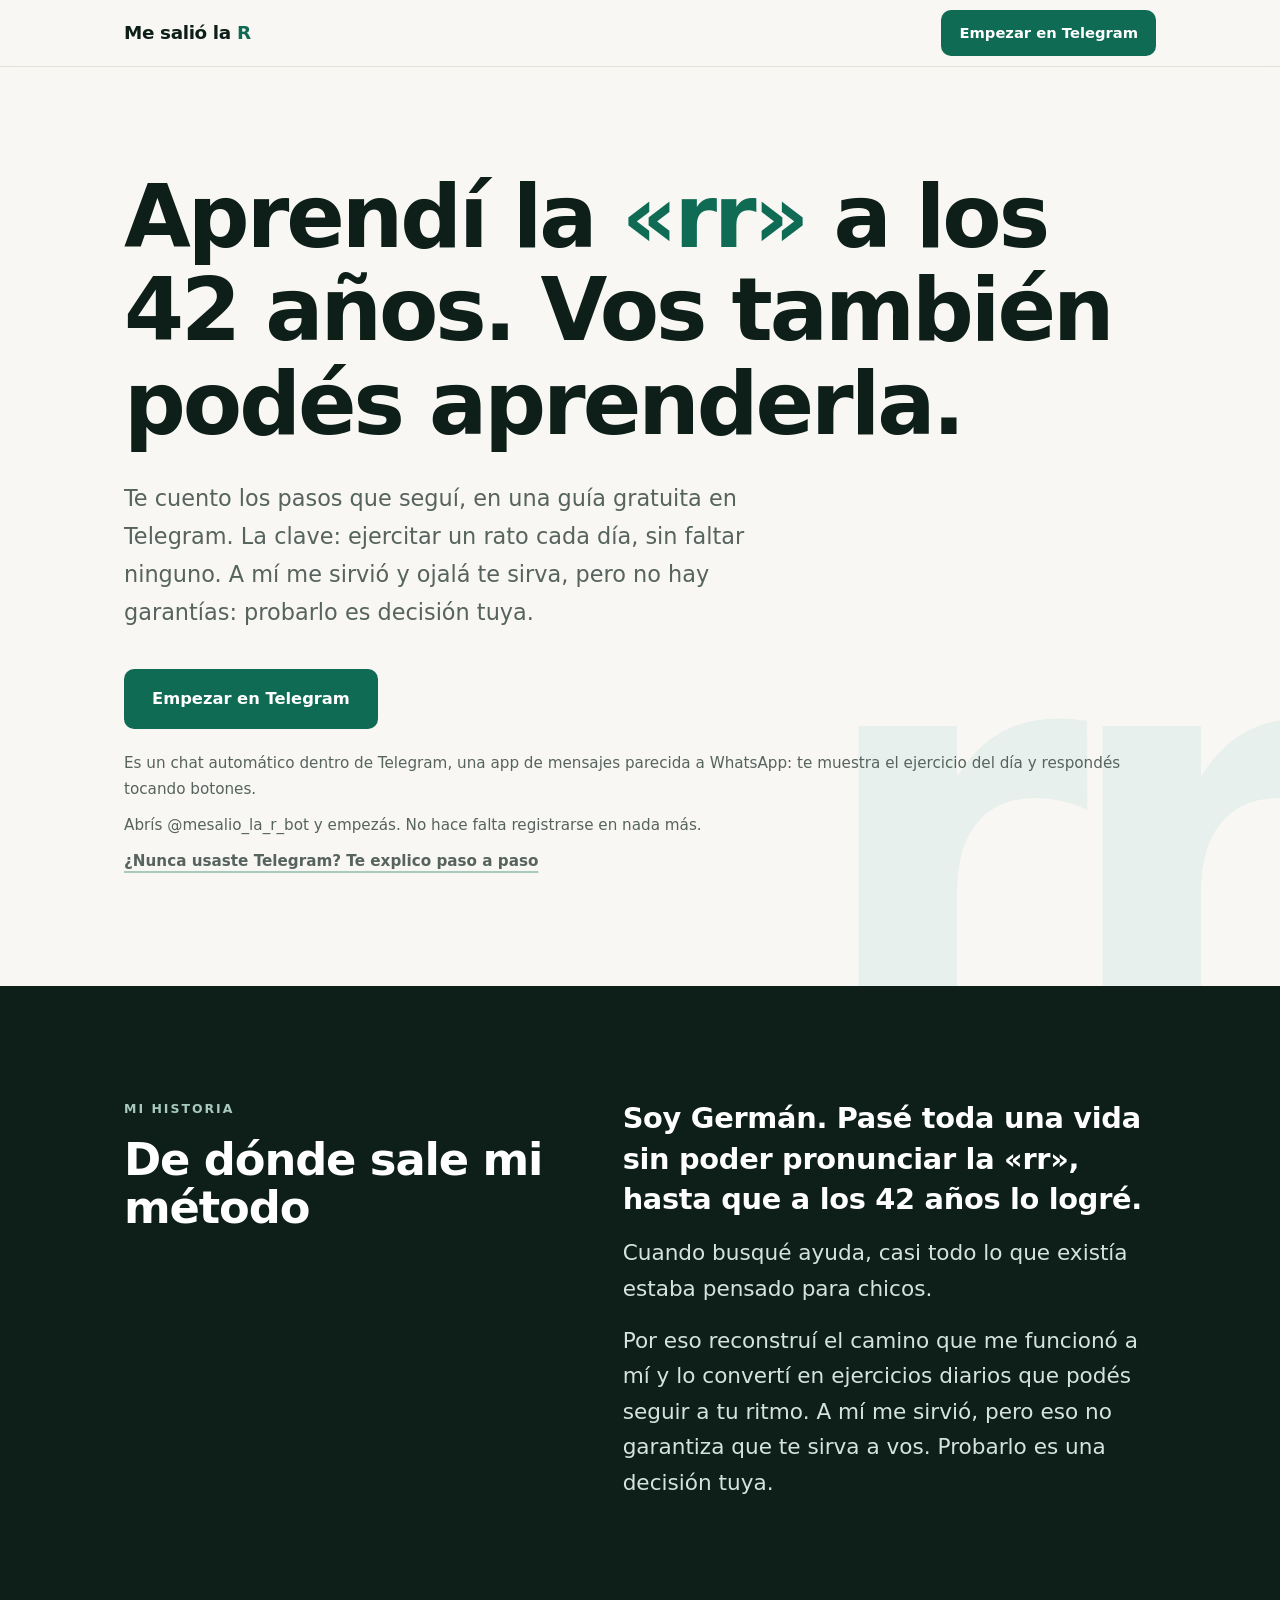
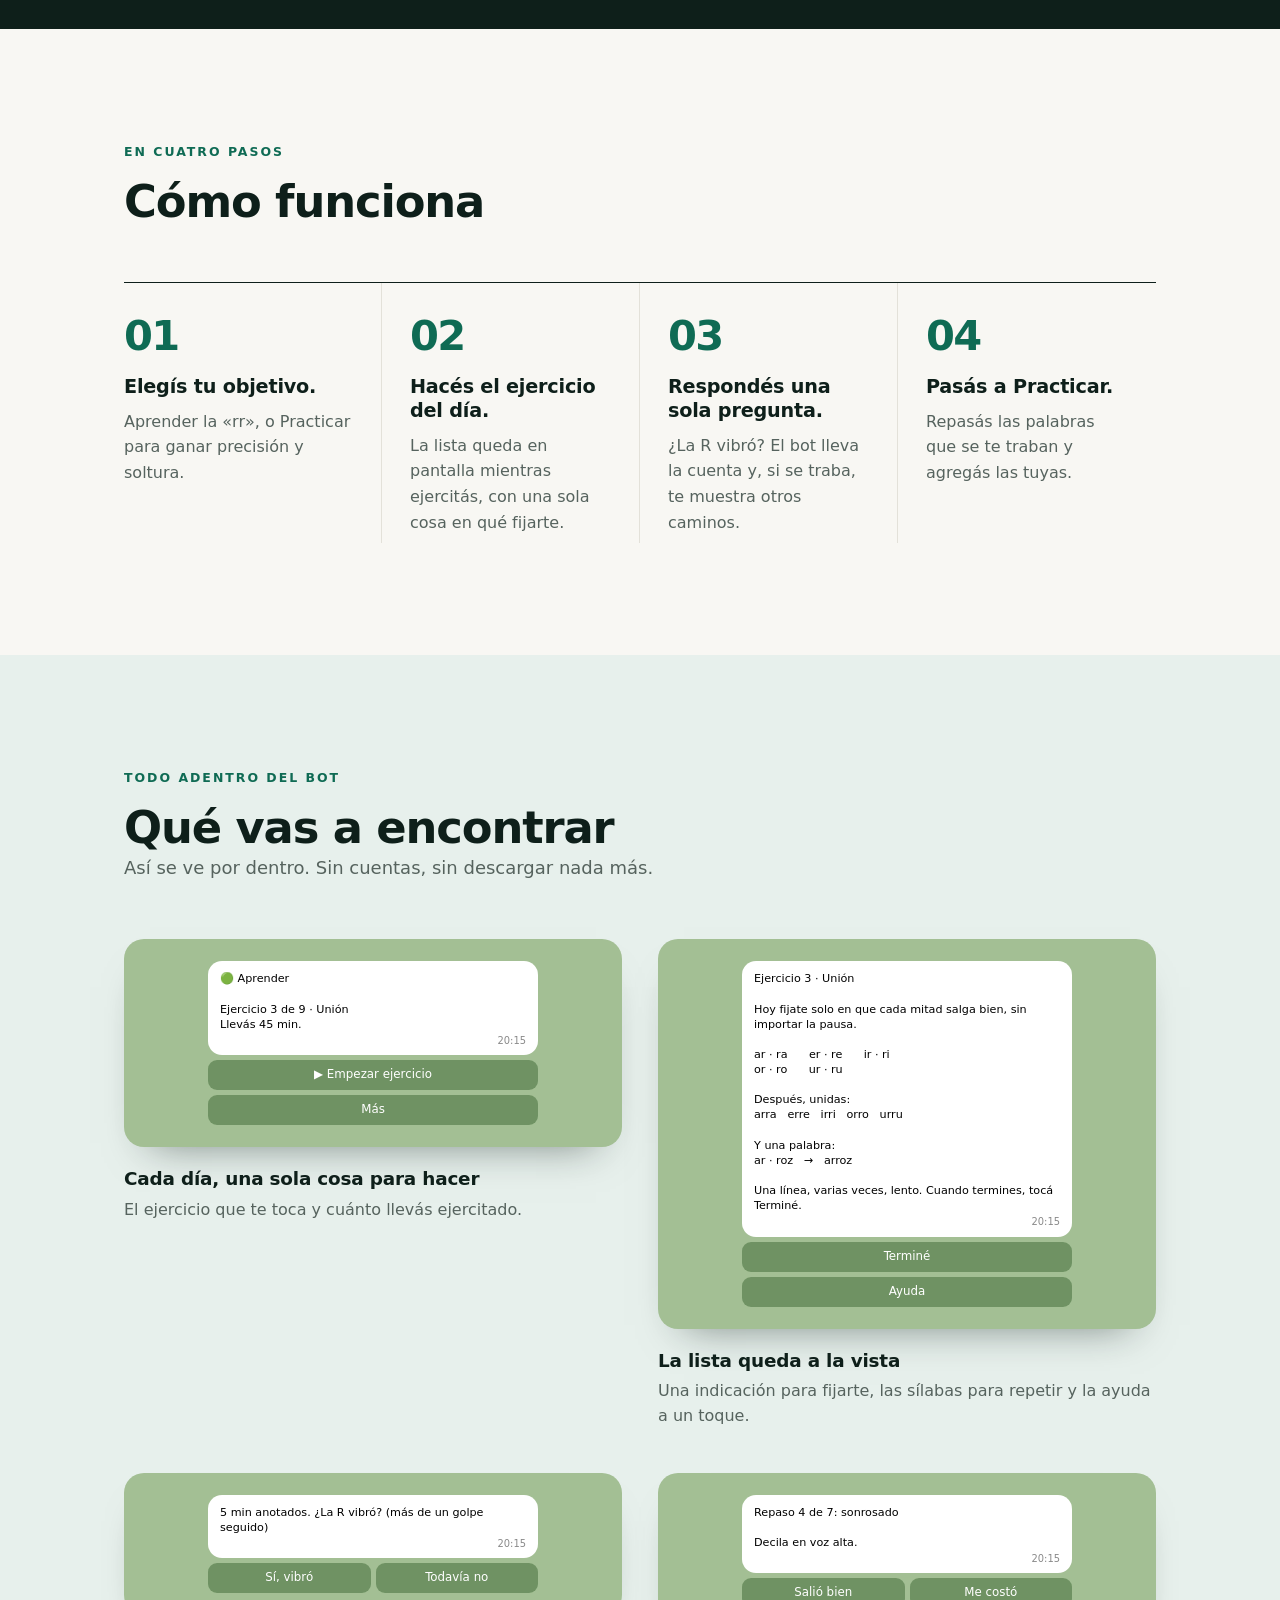
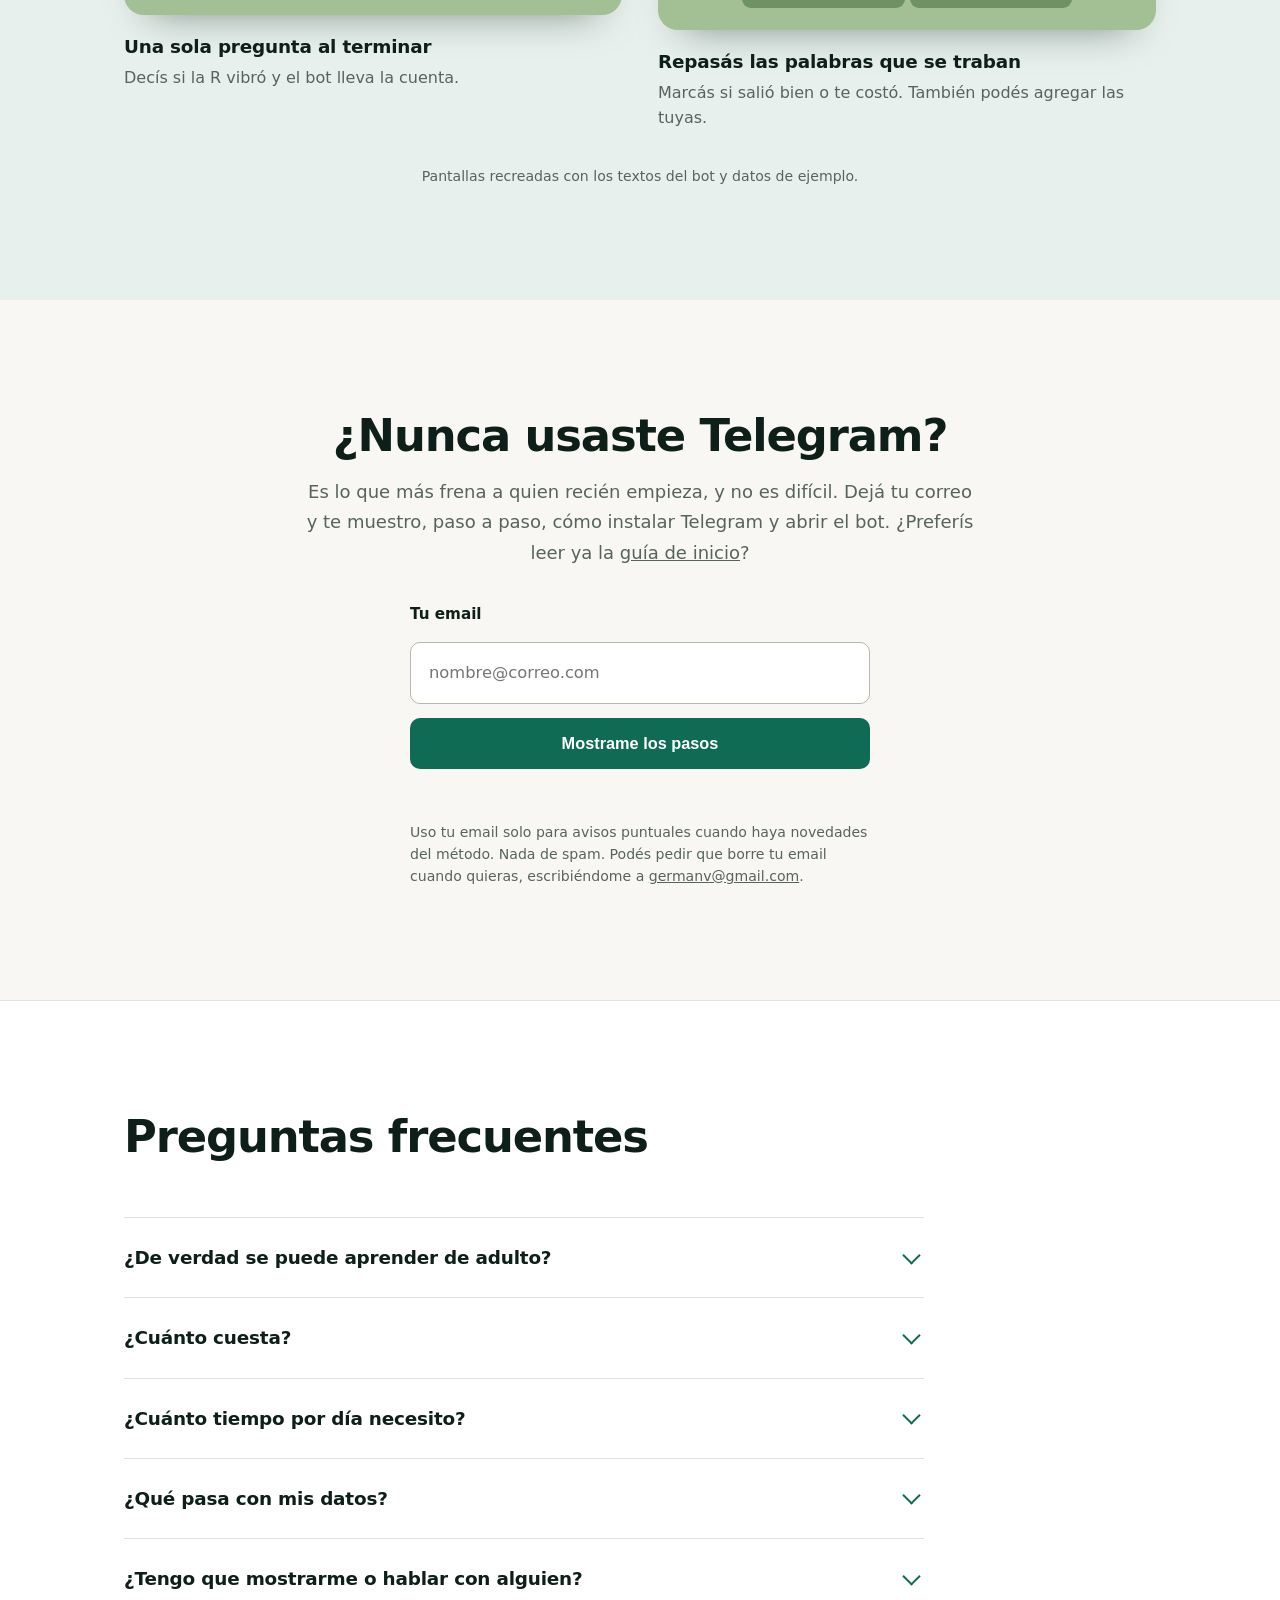
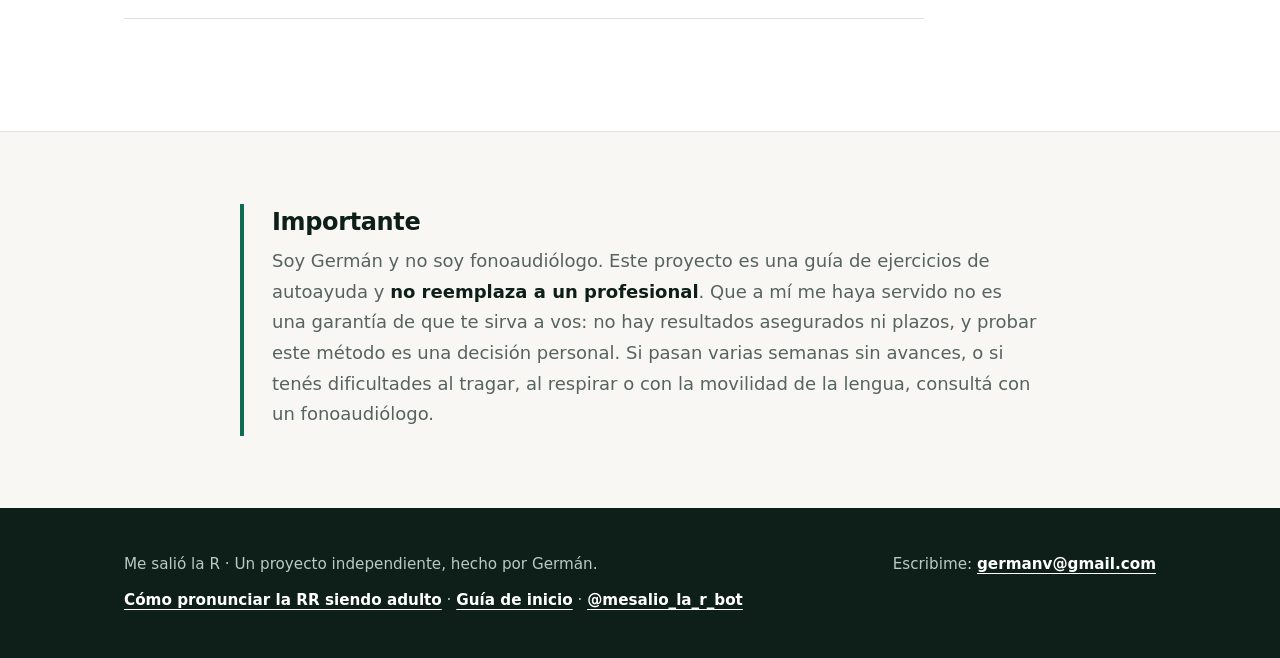
==== commit 1e926637: "Web: vocabulario de ejercicios, caminos sin números y datos del bot - Portada, guía y artículo usan " ====
--- a/site/index.html
+++ b/site/index.html
@@ -3,10 +3,10 @@
 <head>
 <meta charset="utf-8">
 <meta name="viewport" content="width=device-width, initial-scale=1">
-<title>Me salió la R — Practicá la R múltiple, a cualquier edad</title>
-<meta name="description" content="Un método paso a paso para adultos que no pueden pronunciar la R múltiple (rr). Práctica diaria guiada en Telegram, gratis.">
-<meta property="og:title" content="Me salió la R — Practicá la R múltiple, a cualquier edad">
-<meta property="og:description" content="Práctica diaria guiada para adultos que no pueden pronunciar la R múltiple. Gratis, en Telegram.">
+<title>Me salió la R — Ejercitá la R múltiple, a cualquier edad</title>
+<meta name="description" content="Un método paso a paso para adultos que no pueden pronunciar la R múltiple (rr). Ejercicios diarios guiados en Telegram, gratis.">
+<meta property="og:title" content="Me salió la R — Ejercitá la R múltiple, a cualquier edad">
+<meta property="og:description" content="Ejercicios diarios guiados para adultos que no pueden pronunciar la R múltiple. Gratis, en Telegram.">
 <meta property="og:type" content="website">
 <link rel="canonical" href="https://mesaliolar.com/">
 <meta property="og:url" content="https://mesaliolar.com/">
@@ -170,7 +170,7 @@
 <section class="hero">
   <div class="wrap">
     <h1>Aprendí la <em>«rr»</em> a los 42 años. Vos también podés aprenderla.</h1>
-    <p class="lead">Te cuento los pasos que seguí, en una guía gratuita en Telegram. La clave: una práctica corta por día, sin faltar ninguno. A mí me sirvió y ojalá te sirva, pero no hay garantías: probarlo es decisión tuya.</p>
+    <p class="lead">Te cuento los pasos que seguí, en una guía gratuita en Telegram. La clave: ejercitar un rato cada día, sin faltar ninguno. A mí me sirvió y ojalá te sirva, pero no hay garantías: probarlo es decisión tuya.</p>
     <div class="cta">
       <a class="btn" href="https://t.me/mesalio_la_r_bot">Empezar en Telegram</a>
     </div>
@@ -189,7 +189,7 @@
     <div>
       <p>Soy Germán. Pasé toda una vida sin poder pronunciar la «rr», hasta que a los 42 años lo logré.</p>
       <p>Cuando busqué ayuda, casi todo lo que existía estaba pensado para chicos.</p>
-      <p>Por eso reconstruí el camino que me funcionó a mí y lo convertí en una práctica diaria que podés seguir a tu ritmo. A mí me sirvió, pero eso no garantiza que te sirva a vos. Probarlo es una decisión tuya.</p>
+      <p>Por eso reconstruí el camino que me funcionó a mí y lo convertí en ejercicios diarios que podés seguir a tu ritmo. A mí me sirvió, pero eso no garantiza que te sirva a vos. Probarlo es una decisión tuya.</p>
     </div>
   </div>
 </section>
@@ -201,10 +201,10 @@
       <h2>Cómo funciona</h2>
     </div>
     <ol class="steps">
-      <li><strong>Elegís tu objetivo.</strong><span>Aprender la «rr», o practicarla para ganar precisión y soltura.</span></li>
-      <li><strong>Hacés el ejercicio del día.</strong><span>La lista queda en pantalla mientras practicás, con una sola cosa en qué fijarte.</span></li>
+      <li><strong>Elegís tu objetivo.</strong><span>Aprender la «rr», o Practicar para ganar precisión y soltura.</span></li>
+      <li><strong>Hacés el ejercicio del día.</strong><span>La lista queda en pantalla mientras ejercitás, con una sola cosa en qué fijarte.</span></li>
       <li><strong>Respondés una sola pregunta.</strong><span>¿La R vibró? El bot lleva la cuenta y, si se traba, te muestra otros caminos.</span></li>
-      <li><strong>Practicás lo logrado.</strong><span>Repasás las palabras que se te traban y agregás las tuyas.</span></li>
+      <li><strong>Pasás a Practicar.</strong><span>Repasás las palabras que se te traban y agregás las tuyas.</span></li>
     </ol>
   </div>
 </section>
@@ -220,19 +220,19 @@
   <div class="wrap">
     <div class="shots">
       <figure class="shot">
-        <div class="mockbg"><div class="tgmock" role="img" aria-label="Recreación del inicio del modo Aprender, con la práctica de hoy y los minutos">
+        <div class="mockbg"><div class="tgmock" role="img" aria-label="Recreación del inicio del modo Aprender, con el ejercicio de hoy y los minutos">
           <div class="tgbubble">🟢 Aprender
 
-Práctica 3 de 9 · Unión
+Ejercicio 3 de 9 · Unión
 Llevás 45 min.<span class="tgtime">20:15</span></div>
           <div class="tgrow"><span>▶ Empezar ejercicio</span></div>
           <div class="tgrow"><span>Más</span></div>
         </div></div>
-        <figcaption><strong>Cada día, una sola cosa para hacer</strong>La práctica que te toca y cuánto llevás practicado.</figcaption>
+        <figcaption><strong>Cada día, una sola cosa para hacer</strong>El ejercicio que te toca y cuánto llevás ejercitado.</figcaption>
       </figure>
       <figure class="shot">
-        <div class="mockbg"><div class="tgmock" role="img" aria-label="Recreación del ejercicio de la práctica 3, con los botones Terminé y Ayuda">
-          <div class="tgbubble">Práctica 3 · Unión
+        <div class="mockbg"><div class="tgmock" role="img" aria-label="Recreación del ejercicio 3, con los botones Terminé y Ayuda">
+          <div class="tgbubble">Ejercicio 3 · Unión
 
 Hoy fijate solo en que cada mitad salga bien, sin importar la pausa.
 
@@ -260,14 +260,12 @@
       </figure>
       <figure class="shot">
         <div class="mockbg"><div class="tgmock" role="img" aria-label="Recreación del repaso de palabras del modo Practicar">
-          <div class="tgbubble">Palabra 1 de 7
-
-Decila en voz alta.
-
-en · ri → en · rique → enrique<span class="tgtime">20:15</span></div>
-          <div class="tgrow"><span>Bien</span><span>Se trabó</span></div>
+          <div class="tgbubble">Repaso 4 de 7: sonrosado
+
+Decila en voz alta.<span class="tgtime">20:15</span></div>
+          <div class="tgrow"><span>Salió bien</span><span>Me costó</span></div>
         </div></div>
-        <figcaption><strong>Repasás las palabras que se traban</strong>Primero separadas y después enteras. También podés agregar las tuyas.</figcaption>
+        <figcaption><strong>Repasás las palabras que se traban</strong>Marcás si salió bien o te costó. También podés agregar las tuyas.</figcaption>
       </figure>
     </div>
     <p class="small shots-note">Pantallas recreadas con los textos del bot y datos de ejemplo.</p>
@@ -296,15 +294,15 @@
     <div class="head"><h2>Preguntas frecuentes</h2></div>
     <div class="faq">
       <details><summary>¿De verdad se puede aprender de adulto?</summary>
-        <p>Es posible entrenar la articulación y el control motor en la adultez con práctica constante y adaptada, aunque cada persona tiene sus tiempos y no hay un plazo fijo. A mí me funcionó, pero no puedo asegurarte que a vos también: probarlo es una decisión personal. Podés leer <a href="pronunciar-rr-adulto/">cómo pronunciar la RR siendo adulto</a>.</p></details>
+        <p>Es posible entrenar la articulación y el control motor en la adultez con ejercicio constante y adaptado, aunque cada persona tiene sus tiempos y no hay un plazo fijo. A mí me funcionó, pero no puedo asegurarte que a vos también: probarlo es una decisión personal. Podés leer <a href="pronunciar-rr-adulto/">cómo pronunciar la RR siendo adulto</a>.</p></details>
       <details><summary>¿Cuánto cuesta?</summary>
-        <p>Es gratis. La práctica guiada en Telegram no tiene costo.</p></details>
+        <p>Es gratis. Los ejercicios guiados en Telegram no tienen costo.</p></details>
       <details><summary>¿Cuánto tiempo por día necesito?</summary>
         <p>Está pensado para sesiones cortas diarias que podés hacer a tu ritmo, sin depender de agendas fijas.</p></details>
       <details><summary>¿Qué pasa con mis datos?</summary>
         <p>Podés exportar o borrar todos tus datos cuando quieras, y tu email se usa solo para lo que pediste.</p></details>
       <details><summary>¿Tengo que mostrarme o hablar con alguien?</summary>
-        <p>No. Practicás a tu ritmo de forma guiada en el bot, sin exposiciones obligatorias.</p></details>
+        <p>No. Ejercitás a tu ritmo de forma guiada en el bot, sin exposiciones obligatorias.</p></details>
     </div>
   </div>
 </section>
@@ -313,7 +311,7 @@
   <div class="wrap">
     <div class="note">
       <h2>Importante</h2>
-      <p>Soy Germán y no soy fonoaudiólogo. Este proyecto es una práctica guiada de autoayuda y <strong>no reemplaza a un profesional</strong>. Que a mí me haya servido no es una garantía de que te sirva a vos: no hay resultados asegurados ni plazos, y probar este método es una decisión personal. Si pasan varias semanas sin avances, o si tenés dificultades al tragar, al respirar o con la movilidad de la lengua, consultá con un fonoaudiólogo.</p>
+      <p>Soy Germán y no soy fonoaudiólogo. Este proyecto es una guía de ejercicios de autoayuda y <strong>no reemplaza a un profesional</strong>. Que a mí me haya servido no es una garantía de que te sirva a vos: no hay resultados asegurados ni plazos, y probar este método es una decisión personal. Si pasan varias semanas sin avances, o si tenés dificultades al tragar, al respirar o con la movilidad de la lengua, consultá con un fonoaudiólogo.</p>
     </div>
   </div>
 </section>
